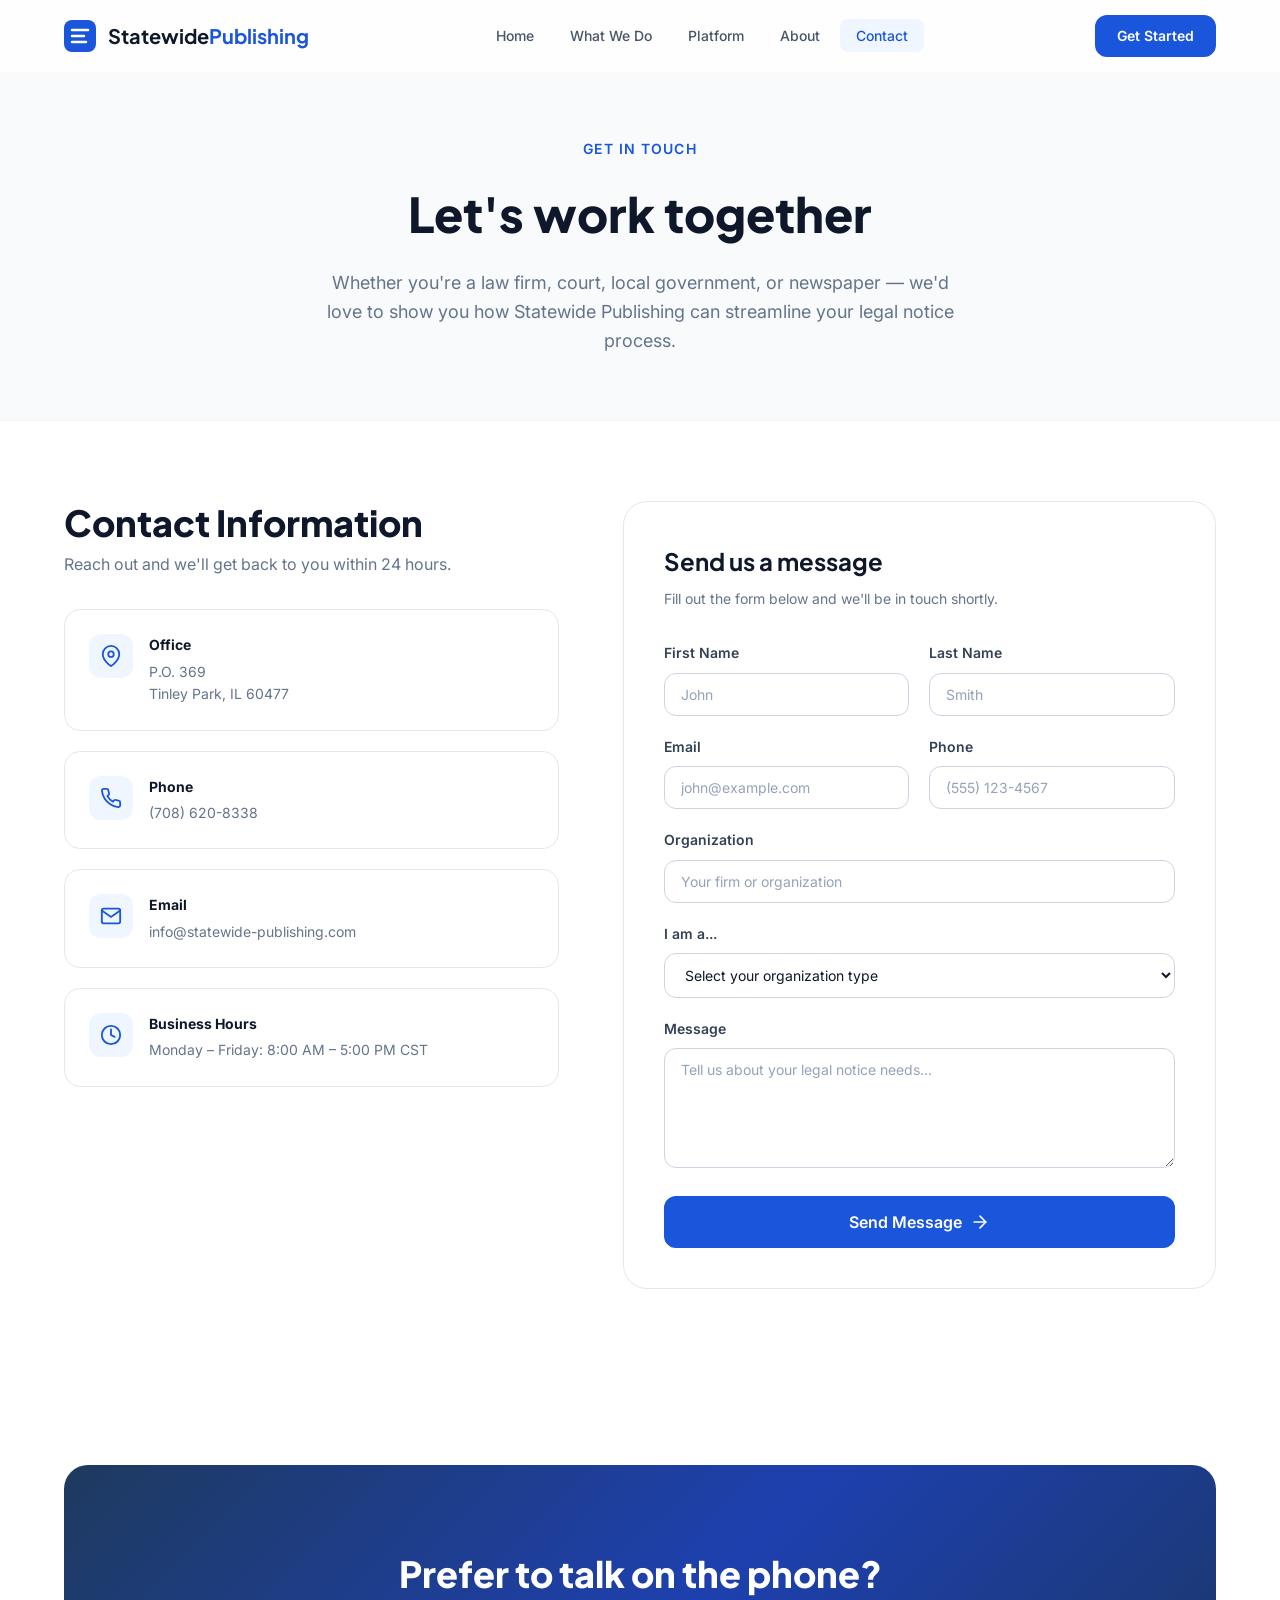
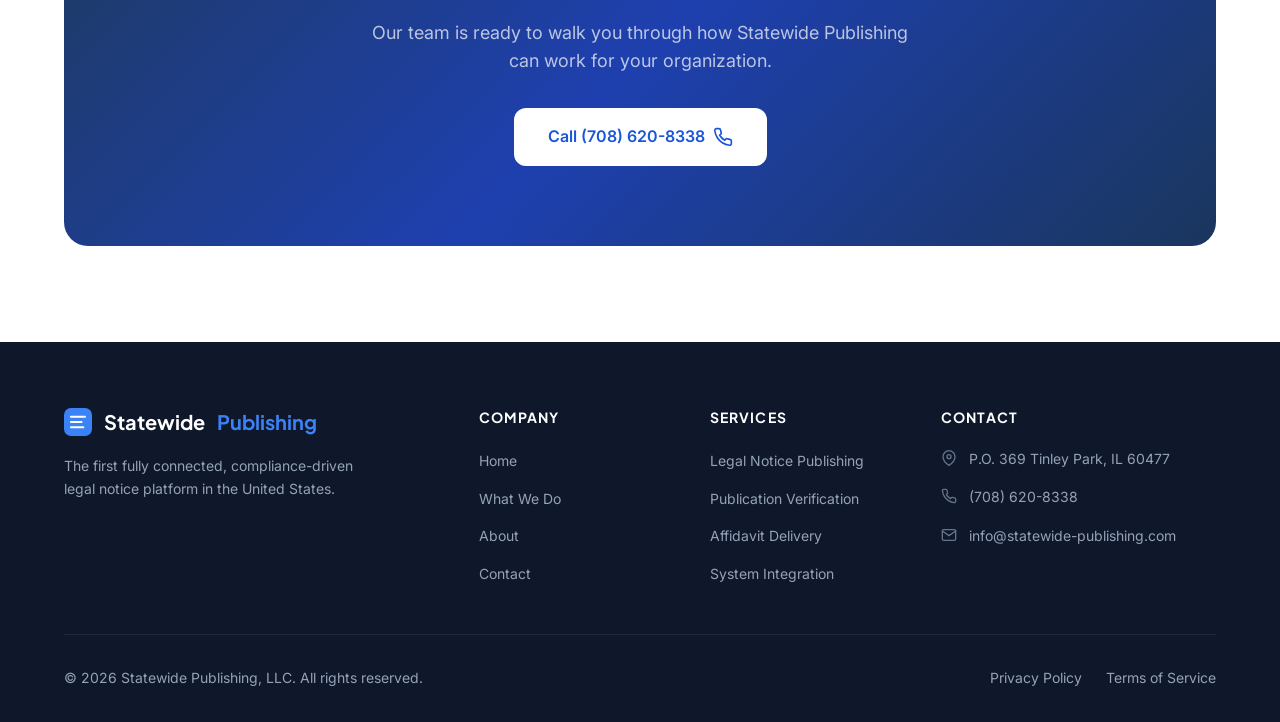
==== contact.html @ 213f4cf2 "Update address to P.O. 369 Tinley Park, IL 60477 https://claude.ai/code/session_01RKLfdY3EwWpL8td6QL" ====
<!DOCTYPE html>
<html lang="en">
<head>
  <meta charset="UTF-8">
  <meta name="viewport" content="width=device-width, initial-scale=1.0">
  <meta name="description" content="Contact Statewide Publishing for legal notice fulfillment. Located in Tinley Park, IL. Call (708) 620-8338 or email info@statewide-publishing.com.">
  <title>Contact Us | Statewide Publishing</title>
  <link rel="preconnect" href="https://fonts.googleapis.com">
  <link rel="preconnect" href="https://fonts.gstatic.com" crossorigin>
  <link href="https://fonts.googleapis.com/css2?family=Inter:wght@300;400;500;600;700;800&family=Plus+Jakarta+Sans:wght@500;600;700;800&display=swap" rel="stylesheet">
  <link rel="stylesheet" href="assets/css/styles.css">
</head>
<body>
  <!-- Navigation -->
  <header class="header" id="header">
    <nav class="nav container">
      <a href="index.html" class="nav__logo">
        <span class="nav__logo-icon">
          <svg width="32" height="32" viewBox="0 0 32 32" fill="none" xmlns="http://www.w3.org/2000/svg">
            <rect width="32" height="32" rx="8" fill="currentColor"/>
            <path d="M8 10h16M8 16h12M8 22h14" stroke="white" stroke-width="2.5" stroke-linecap="round"/>
          </svg>
        </span>
        <span class="nav__logo-text">Statewide<span class="accent">Publishing</span></span>
      </a>
      <div class="nav__menu" id="nav-menu">
        <ul class="nav__list">
          <li class="nav__item"><a href="index.html" class="nav__link">Home</a></li>
          <li class="nav__item"><a href="what-we-do.html" class="nav__link">What We Do</a></li>
          <li class="nav__item"><a href="index.html#features" class="nav__link">Platform</a></li>
          <li class="nav__item"><a href="index.html#about" class="nav__link">About</a></li>
          <li class="nav__item"><a href="contact.html" class="nav__link active">Contact</a></li>
        </ul>
        <button class="nav__close" id="nav-close" aria-label="Close menu">
          <svg width="24" height="24" viewBox="0 0 24 24" fill="none" stroke="currentColor" stroke-width="2" stroke-linecap="round"><line x1="18" y1="6" x2="6" y2="18"/><line x1="6" y1="6" x2="18" y2="18"/></svg>
        </button>
      </div>
      <div class="nav__actions">
        <a href="contact.html" class="btn btn--primary btn--sm">Get Started</a>
        <button class="nav__toggle" id="nav-toggle" aria-label="Open menu">
          <svg width="24" height="24" viewBox="0 0 24 24" fill="none" stroke="currentColor" stroke-width="2" stroke-linecap="round"><line x1="3" y1="6" x2="21" y2="6"/><line x1="3" y1="12" x2="21" y2="12"/><line x1="3" y1="18" x2="21" y2="18"/></svg>
        </button>
      </div>
    </nav>
  </header>

  <main>
    <!-- Page Hero -->
    <section class="page-hero">
      <div class="container">
        <span class="section-tag" data-animate="fade-up">Get In Touch</span>
        <h1 class="page-hero__title" data-animate="fade-up" data-delay="100">Let's work together</h1>
        <p class="page-hero__description" data-animate="fade-up" data-delay="200">Whether you're a law firm, court, local government, or newspaper — we'd love to show you how Statewide Publishing can streamline your legal notice process.</p>
      </div>
    </section>

    <!-- Contact Section -->
    <section class="contact-section">
      <div class="container">
        <div class="contact__grid">
          <!-- Contact Info -->
          <div class="contact__info" data-animate="fade-right">
            <h2 class="section-title" style="text-align: left; margin-bottom: var(--space-2);">Contact Information</h2>
            <p style="color: var(--color-gray-500); margin-bottom: var(--space-8);">Reach out and we'll get back to you within 24 hours.</p>

            <div class="contact__info-cards">
              <div class="contact__info-card">
                <div class="contact__info-card-icon">
                  <svg width="22" height="22" viewBox="0 0 24 24" fill="none" stroke="currentColor" stroke-width="2" stroke-linecap="round"><path d="M21 10c0 7-9 13-9 13s-9-6-9-13a9 9 0 0 1 18 0z"/><circle cx="12" cy="10" r="3"/></svg>
                </div>
                <div>
                  <h4>Office</h4>
                  <p>P.O. 369<br>Tinley Park, IL 60477</p>
                </div>
              </div>

              <div class="contact__info-card">
                <div class="contact__info-card-icon">
                  <svg width="22" height="22" viewBox="0 0 24 24" fill="none" stroke="currentColor" stroke-width="2" stroke-linecap="round"><path d="M22 16.92v3a2 2 0 0 1-2.18 2 19.79 19.79 0 0 1-8.63-3.07 19.5 19.5 0 0 1-6-6 19.79 19.79 0 0 1-3.07-8.67A2 2 0 0 1 4.11 2h3a2 2 0 0 1 2 1.72c.127.96.361 1.903.7 2.81a2 2 0 0 1-.45 2.11L8.09 9.91a16 16 0 0 0 6 6l1.27-1.27a2 2 0 0 1 2.11-.45c.907.339 1.85.573 2.81.7A2 2 0 0 1 22 16.92z"/></svg>
                </div>
                <div>
                  <h4>Phone</h4>
                  <p><a href="tel:7086208338">(708) 620-8338</a></p>
                </div>
              </div>

              <div class="contact__info-card">
                <div class="contact__info-card-icon">
                  <svg width="22" height="22" viewBox="0 0 24 24" fill="none" stroke="currentColor" stroke-width="2" stroke-linecap="round"><path d="M4 4h16c1.1 0 2 .9 2 2v12c0 1.1-.9 2-2 2H4c-1.1 0-2-.9-2-2V6c0-1.1.9-2 2-2z"/><polyline points="22,6 12,13 2,6"/></svg>
                </div>
                <div>
                  <h4>Email</h4>
                  <p><a href="mailto:info@statewide-publishing.com">info@statewide-publishing.com</a></p>
                </div>
              </div>

              <div class="contact__info-card">
                <div class="contact__info-card-icon">
                  <svg width="22" height="22" viewBox="0 0 24 24" fill="none" stroke="currentColor" stroke-width="2" stroke-linecap="round" stroke-linejoin="round"><circle cx="12" cy="12" r="10"/><polyline points="12 6 12 12 16 14"/></svg>
                </div>
                <div>
                  <h4>Business Hours</h4>
                  <p>Monday – Friday: 8:00 AM – 5:00 PM CST</p>
                </div>
              </div>
            </div>
          </div>

          <!-- Contact Form -->
          <div class="contact__form-card" data-animate="fade-left" data-delay="200">
            <h3 class="contact__form-title">Send us a message</h3>
            <p class="contact__form-subtitle">Fill out the form below and we'll be in touch shortly.</p>

            <form id="contact-form" action="#" method="post">
              <div class="form__row">
                <div class="form__group">
                  <label class="form__label" for="firstName">First Name</label>
                  <input class="form__input" type="text" id="firstName" name="firstName" placeholder="John" required>
                </div>
                <div class="form__group">
                  <label class="form__label" for="lastName">Last Name</label>
                  <input class="form__input" type="text" id="lastName" name="lastName" placeholder="Smith" required>
                </div>
              </div>

              <div class="form__row">
                <div class="form__group">
                  <label class="form__label" for="email">Email</label>
                  <input class="form__input" type="email" id="email" name="email" placeholder="john@example.com" required>
                </div>
                <div class="form__group">
                  <label class="form__label" for="phone">Phone</label>
                  <input class="form__input" type="tel" id="phone" name="phone" placeholder="(555) 123-4567">
                </div>
              </div>

              <div class="form__group">
                <label class="form__label" for="organization">Organization</label>
                <input class="form__input" type="text" id="organization" name="organization" placeholder="Your firm or organization">
              </div>

              <div class="form__group">
                <label class="form__label" for="type">I am a...</label>
                <select class="form__select" id="type" name="type">
                  <option value="" disabled selected>Select your organization type</option>
                  <option value="law-firm">Law Firm</option>
                  <option value="court">Court / Judiciary</option>
                  <option value="government">Local Government</option>
                  <option value="newspaper">Newspaper / Publisher</option>
                  <option value="title-company">Title Company</option>
                  <option value="other">Other</option>
                </select>
              </div>

              <div class="form__group">
                <label class="form__label" for="message">Message</label>
                <textarea class="form__textarea" id="message" name="message" placeholder="Tell us about your legal notice needs..." rows="5" required></textarea>
              </div>

              <button type="submit" class="btn btn--primary btn--lg" style="width: 100%;">
                Send Message
                <svg width="20" height="20" viewBox="0 0 24 24" fill="none" stroke="currentColor" stroke-width="2" stroke-linecap="round" stroke-linejoin="round"><line x1="5" y1="12" x2="19" y2="12"/><polyline points="12 5 19 12 12 19"/></svg>
              </button>
            </form>
          </div>
        </div>
      </div>
    </section>

    <!-- CTA Section -->
    <section class="cta">
      <div class="container">
        <div class="cta__card" data-animate="fade-up">
          <div class="cta__bg">
            <div class="cta__gradient"></div>
          </div>
          <div class="cta__content">
            <h2 class="cta__title">Prefer to talk on the phone?</h2>
            <p class="cta__description">Our team is ready to walk you through how Statewide Publishing can work for your organization.</p>
            <div class="cta__actions">
              <a href="tel:7086208338" class="btn btn--white btn--lg">
                Call (708) 620-8338
                <svg width="20" height="20" viewBox="0 0 24 24" fill="none" stroke="currentColor" stroke-width="2" stroke-linecap="round"><path d="M22 16.92v3a2 2 0 0 1-2.18 2 19.79 19.79 0 0 1-8.63-3.07 19.5 19.5 0 0 1-6-6 19.79 19.79 0 0 1-3.07-8.67A2 2 0 0 1 4.11 2h3a2 2 0 0 1 2 1.72c.127.96.361 1.903.7 2.81a2 2 0 0 1-.45 2.11L8.09 9.91a16 16 0 0 0 6 6l1.27-1.27a2 2 0 0 1 2.11-.45c.907.339 1.85.573 2.81.7A2 2 0 0 1 22 16.92z"/></svg>
              </a>
            </div>
          </div>
        </div>
      </div>
    </section>
  </main>

  <!-- Footer -->
  <footer class="footer">
    <div class="container">
      <div class="footer__grid">
        <div class="footer__brand">
          <a href="index.html" class="footer__logo">
            <span class="nav__logo-icon">
              <svg width="28" height="28" viewBox="0 0 32 32" fill="none" xmlns="http://www.w3.org/2000/svg">
                <rect width="32" height="32" rx="8" fill="currentColor"/>
                <path d="M8 10h16M8 16h12M8 22h14" stroke="white" stroke-width="2.5" stroke-linecap="round"/>
              </svg>
            </span>
            Statewide<span class="accent">Publishing</span>
          </a>
          <p class="footer__tagline">The first fully connected, compliance-driven legal notice platform in the United States.</p>
        </div>
        <div class="footer__links">
          <h4 class="footer__heading">Company</h4>
          <ul>
            <li><a href="index.html">Home</a></li>
            <li><a href="what-we-do.html">What We Do</a></li>
            <li><a href="index.html#about">About</a></li>
            <li><a href="contact.html">Contact</a></li>
          </ul>
        </div>
        <div class="footer__links">
          <h4 class="footer__heading">Services</h4>
          <ul>
            <li><a href="what-we-do.html">Legal Notice Publishing</a></li>
            <li><a href="what-we-do.html#verification">Publication Verification</a></li>
            <li><a href="what-we-do.html#affidavits">Affidavit Delivery</a></li>
            <li><a href="what-we-do.html#integration">System Integration</a></li>
          </ul>
        </div>
        <div class="footer__contact">
          <h4 class="footer__heading">Contact</h4>
          <ul>
            <li>
              <svg width="16" height="16" viewBox="0 0 24 24" fill="none" stroke="currentColor" stroke-width="2" stroke-linecap="round"><path d="M21 10c0 7-9 13-9 13s-9-6-9-13a9 9 0 0 1 18 0z"/><circle cx="12" cy="10" r="3"/></svg>
              P.O. 369 Tinley Park, IL 60477
            </li>
            <li>
              <svg width="16" height="16" viewBox="0 0 24 24" fill="none" stroke="currentColor" stroke-width="2" stroke-linecap="round"><path d="M22 16.92v3a2 2 0 0 1-2.18 2 19.79 19.79 0 0 1-8.63-3.07 19.5 19.5 0 0 1-6-6 19.79 19.79 0 0 1-3.07-8.67A2 2 0 0 1 4.11 2h3a2 2 0 0 1 2 1.72c.127.96.361 1.903.7 2.81a2 2 0 0 1-.45 2.11L8.09 9.91a16 16 0 0 0 6 6l1.27-1.27a2 2 0 0 1 2.11-.45c.907.339 1.85.573 2.81.7A2 2 0 0 1 22 16.92z"/></svg>
              <a href="tel:7086208338">(708) 620-8338</a>
            </li>
            <li>
              <svg width="16" height="16" viewBox="0 0 24 24" fill="none" stroke="currentColor" stroke-width="2" stroke-linecap="round"><path d="M4 4h16c1.1 0 2 .9 2 2v12c0 1.1-.9 2-2 2H4c-1.1 0-2-.9-2-2V6c0-1.1.9-2 2-2z"/><polyline points="22,6 12,13 2,6"/></svg>
              <a href="mailto:info@statewide-publishing.com">info@statewide-publishing.com</a>
            </li>
          </ul>
        </div>
      </div>
      <div class="footer__bottom">
        <p>&copy; 2026 Statewide Publishing, LLC. All rights reserved.</p>
        <div class="footer__bottom-links">
          <a href="#">Privacy Policy</a>
          <a href="#">Terms of Service</a>
        </div>
      </div>
    </div>
  </footer>

  <script src="assets/js/main.js"></script>
</body>
</html>
---- assets/css/styles.css ----
/* ============================================================
   STATEWIDE PUBLISHING — Modern Design System
   ============================================================ */

/* --- CSS Custom Properties (Design Tokens) --- */
:root {
  /* Colors */
  --color-primary: #1a56db;
  --color-primary-light: #3b82f6;
  --color-primary-dark: #1e40af;
  --color-primary-50: #eff6ff;
  --color-primary-100: #dbeafe;
  --color-primary-600: #2563eb;
  --color-primary-700: #1d4ed8;
  --color-primary-900: #1e3a5f;

  --color-secondary: #0f172a;
  --color-secondary-light: #1e293b;

  --color-accent: #06b6d4;
  --color-accent-light: #22d3ee;

  --color-success: #10b981;
  --color-warning: #f59e0b;
  --color-danger: #ef4444;

  --color-gray-50: #f8fafc;
  --color-gray-100: #f1f5f9;
  --color-gray-200: #e2e8f0;
  --color-gray-300: #cbd5e1;
  --color-gray-400: #94a3b8;
  --color-gray-500: #64748b;
  --color-gray-600: #475569;
  --color-gray-700: #334155;
  --color-gray-800: #1e293b;
  --color-gray-900: #0f172a;

  --color-white: #ffffff;
  --color-black: #000000;

  /* Typography */
  --font-primary: 'Inter', -apple-system, BlinkMacSystemFont, 'Segoe UI', sans-serif;
  --font-display: 'Plus Jakarta Sans', 'Inter', sans-serif;

  --text-xs: 0.75rem;
  --text-sm: 0.875rem;
  --text-base: 1rem;
  --text-lg: 1.125rem;
  --text-xl: 1.25rem;
  --text-2xl: 1.5rem;
  --text-3xl: 1.875rem;
  --text-4xl: 2.25rem;
  --text-5xl: 3rem;
  --text-6xl: 3.75rem;

  /* Spacing */
  --space-1: 0.25rem;
  --space-2: 0.5rem;
  --space-3: 0.75rem;
  --space-4: 1rem;
  --space-5: 1.25rem;
  --space-6: 1.5rem;
  --space-8: 2rem;
  --space-10: 2.5rem;
  --space-12: 3rem;
  --space-16: 4rem;
  --space-20: 5rem;
  --space-24: 6rem;

  /* Border Radius */
  --radius-sm: 0.375rem;
  --radius-md: 0.5rem;
  --radius-lg: 0.75rem;
  --radius-xl: 1rem;
  --radius-2xl: 1.5rem;
  --radius-full: 9999px;

  /* Shadows */
  --shadow-sm: 0 1px 2px 0 rgba(0, 0, 0, 0.05);
  --shadow-md: 0 4px 6px -1px rgba(0, 0, 0, 0.1), 0 2px 4px -2px rgba(0, 0, 0, 0.1);
  --shadow-lg: 0 10px 15px -3px rgba(0, 0, 0, 0.1), 0 4px 6px -4px rgba(0, 0, 0, 0.1);
  --shadow-xl: 0 20px 25px -5px rgba(0, 0, 0, 0.1), 0 8px 10px -6px rgba(0, 0, 0, 0.1);
  --shadow-2xl: 0 25px 50px -12px rgba(0, 0, 0, 0.25);

  /* Transitions */
  --transition-fast: 150ms cubic-bezier(0.4, 0, 0.2, 1);
  --transition-base: 250ms cubic-bezier(0.4, 0, 0.2, 1);
  --transition-slow: 350ms cubic-bezier(0.4, 0, 0.2, 1);

  /* Layout */
  --container-max: 1200px;
  --header-height: 72px;
}

/* --- Reset & Base --- */
*,
*::before,
*::after {
  margin: 0;
  padding: 0;
  box-sizing: border-box;
}

html {
  scroll-behavior: smooth;
  -webkit-font-smoothing: antialiased;
  -moz-osx-font-smoothing: grayscale;
}

body {
  font-family: var(--font-primary);
  font-size: var(--text-base);
  line-height: 1.6;
  color: var(--color-gray-700);
  background-color: var(--color-white);
  overflow-x: hidden;
}

a {
  text-decoration: none;
  color: inherit;
  transition: color var(--transition-fast);
}

ul {
  list-style: none;
}

img {
  max-width: 100%;
  display: block;
}

button {
  border: none;
  background: none;
  cursor: pointer;
  font-family: inherit;
}

/* --- Container --- */
.container {
  max-width: var(--container-max);
  margin: 0 auto;
  padding: 0 var(--space-6);
}

/* --- Typography Utilities --- */
.gradient-text {
  background: linear-gradient(135deg, var(--color-primary) 0%, var(--color-accent) 100%);
  -webkit-background-clip: text;
  -webkit-text-fill-color: transparent;
  background-clip: text;
}

.accent {
  color: var(--color-primary);
}

.section-tag {
  display: inline-block;
  font-family: var(--font-primary);
  font-size: var(--text-sm);
  font-weight: 600;
  color: var(--color-primary);
  text-transform: uppercase;
  letter-spacing: 0.08em;
  margin-bottom: var(--space-4);
}

.section-title {
  font-family: var(--font-display);
  font-size: var(--text-4xl);
  font-weight: 800;
  color: var(--color-gray-900);
  line-height: 1.2;
  margin-bottom: var(--space-4);
}

.section-description {
  font-size: var(--text-lg);
  color: var(--color-gray-500);
  max-width: 640px;
  margin: 0 auto;
}

.section-header {
  text-align: center;
  margin-bottom: var(--space-16);
}

/* --- Buttons --- */
.btn {
  display: inline-flex;
  align-items: center;
  justify-content: center;
  gap: var(--space-2);
  font-family: var(--font-primary);
  font-weight: 600;
  border-radius: var(--radius-lg);
  transition: all var(--transition-base);
  cursor: pointer;
  white-space: nowrap;
  border: 2px solid transparent;
}

.btn--sm {
  padding: 0.5rem 1.25rem;
  font-size: var(--text-sm);
}

.btn--md {
  padding: 0.625rem 1.5rem;
  font-size: var(--text-sm);
}

.btn--lg {
  padding: 0.875rem 2rem;
  font-size: var(--text-base);
}

.btn--primary {
  background: var(--color-primary);
  color: var(--color-white);
  border-color: var(--color-primary);
}

.btn--primary:hover {
  background: var(--color-primary-dark);
  border-color: var(--color-primary-dark);
  transform: translateY(-1px);
  box-shadow: var(--shadow-lg);
}

.btn--outline {
  background: transparent;
  color: var(--color-gray-700);
  border-color: var(--color-gray-300);
}

.btn--outline:hover {
  border-color: var(--color-primary);
  color: var(--color-primary);
  transform: translateY(-1px);
}

.btn--white {
  background: var(--color-white);
  color: var(--color-primary);
  border-color: var(--color-white);
}

.btn--white:hover {
  background: var(--color-primary-50);
  transform: translateY(-1px);
  box-shadow: var(--shadow-lg);
}

.btn--ghost {
  background: transparent;
  color: var(--color-white);
  border-color: rgba(255, 255, 255, 0.3);
}

.btn--ghost:hover {
  background: rgba(255, 255, 255, 0.1);
  border-color: rgba(255, 255, 255, 0.5);
}

/* ============================================================
   HEADER / NAVIGATION
   ============================================================ */
.header {
  position: fixed;
  top: 0;
  left: 0;
  width: 100%;
  z-index: 1000;
  background: rgba(255, 255, 255, 0.8);
  backdrop-filter: blur(20px);
  -webkit-backdrop-filter: blur(20px);
  border-bottom: 1px solid transparent;
  transition: all var(--transition-base);
  height: var(--header-height);
}

.header--scrolled {
  border-bottom-color: var(--color-gray-200);
  box-shadow: var(--shadow-sm);
}

.nav {
  display: flex;
  align-items: center;
  justify-content: space-between;
  height: var(--header-height);
}

.nav__logo {
  display: flex;
  align-items: center;
  gap: var(--space-3);
  font-family: var(--font-display);
  font-size: var(--text-xl);
  font-weight: 700;
  color: var(--color-gray-900);
  z-index: 10;
}

.nav__logo-icon {
  color: var(--color-primary);
  display: flex;
}

.nav__list {
  display: flex;
  align-items: center;
  gap: var(--space-1);
}

.nav__link {
  padding: 0.5rem 1rem;
  font-size: var(--text-sm);
  font-weight: 500;
  color: var(--color-gray-600);
  border-radius: var(--radius-md);
  transition: all var(--transition-fast);
}

.nav__link:hover,
.nav__link.active {
  color: var(--color-primary);
  background: var(--color-primary-50);
}

.nav__actions {
  display: flex;
  align-items: center;
  gap: var(--space-4);
}

.nav__toggle,
.nav__close {
  display: none;
  color: var(--color-gray-700);
}

/* Mobile Navigation */
@media (max-width: 768px) {
  .nav__menu {
    position: fixed;
    top: 0;
    right: -100%;
    width: 80%;
    max-width: 320px;
    height: 100vh;
    background: var(--color-white);
    box-shadow: var(--shadow-2xl);
    padding: 6rem var(--space-8) var(--space-8);
    transition: right var(--transition-slow);
    z-index: 100;
  }

  .nav__menu.show-menu {
    right: 0;
  }

  .nav__list {
    flex-direction: column;
    align-items: stretch;
    gap: var(--space-1);
  }

  .nav__link {
    padding: var(--space-3) var(--space-4);
    font-size: var(--text-base);
    border-radius: var(--radius-lg);
  }

  .nav__close {
    display: block;
    position: absolute;
    top: var(--space-6);
    right: var(--space-6);
  }

  .nav__toggle {
    display: block;
  }

  .nav__actions .btn {
    display: none;
  }
}

/* ============================================================
   HERO SECTION
   ============================================================ */
.hero {
  position: relative;
  padding: calc(var(--header-height) + var(--space-20)) 0 var(--space-20);
  overflow: hidden;
  min-height: 90vh;
  display: flex;
  align-items: center;
}

.hero__bg {
  position: absolute;
  inset: 0;
  z-index: -1;
}

.hero__gradient {
  position: absolute;
  inset: 0;
  background:
    radial-gradient(ellipse 80% 60% at 50% -20%, rgba(26, 86, 219, 0.08) 0%, transparent 70%),
    radial-gradient(ellipse 60% 50% at 80% 50%, rgba(6, 182, 212, 0.05) 0%, transparent 60%);
}

.hero__grid {
  position: absolute;
  inset: 0;
  background-image:
    linear-gradient(rgba(0, 0, 0, 0.03) 1px, transparent 1px),
    linear-gradient(90deg, rgba(0, 0, 0, 0.03) 1px, transparent 1px);
  background-size: 60px 60px;
  mask-image: radial-gradient(ellipse 70% 70% at 50% 30%, black 0%, transparent 70%);
  -webkit-mask-image: radial-gradient(ellipse 70% 70% at 50% 30%, black 0%, transparent 70%);
}

.hero__container {
  display: grid;
  grid-template-columns: 1fr 1fr;
  gap: var(--space-16);
  align-items: center;
}

.hero__title {
  font-family: var(--font-display);
  font-size: clamp(var(--text-4xl), 5vw, var(--text-6xl));
  font-weight: 800;
  color: var(--color-gray-900);
  line-height: 1.1;
  margin-bottom: var(--space-6);
  letter-spacing: -0.02em;
}

.hero__description {
  font-size: var(--text-lg);
  color: var(--color-gray-500);
  line-height: 1.7;
  margin-bottom: var(--space-8);
  max-width: 520px;
}

.hero__actions {
  display: flex;
  gap: var(--space-4);
  margin-bottom: var(--space-12);
}

.hero__stats {
  display: flex;
  align-items: center;
  gap: var(--space-8);
}

.hero__stat-number {
  display: block;
  font-family: var(--font-display);
  font-size: var(--text-2xl);
  font-weight: 800;
  color: var(--color-gray-900);
}

.hero__stat-label {
  font-size: var(--text-sm);
  color: var(--color-gray-400);
}

.hero__stat-divider {
  width: 1px;
  height: 40px;
  background: var(--color-gray-200);
}

/* Hero Card (Dashboard Mock) */
.hero__visual {
  display: flex;
  justify-content: center;
}

.hero__card {
  width: 100%;
  max-width: 420px;
  background: var(--color-white);
  border: 1px solid var(--color-gray-200);
  border-radius: var(--radius-2xl);
  box-shadow: var(--shadow-2xl);
  overflow: hidden;
}

.hero__card-header {
  display: flex;
  align-items: center;
  gap: var(--space-3);
  padding: var(--space-4) var(--space-5);
  background: var(--color-gray-50);
  border-bottom: 1px solid var(--color-gray-200);
}

.hero__card-dots {
  display: flex;
  gap: 6px;
}

.hero__card-dots span {
  width: 10px;
  height: 10px;
  border-radius: 50%;
  background: var(--color-gray-300);
}

.hero__card-dots span:first-child { background: #ef4444; }
.hero__card-dots span:nth-child(2) { background: #f59e0b; }
.hero__card-dots span:last-child { background: #10b981; }

.hero__card-title {
  font-size: var(--text-sm);
  font-weight: 600;
  color: var(--color-gray-600);
}

.hero__card-body {
  padding: var(--space-5);
  display: flex;
  flex-direction: column;
  gap: var(--space-4);
}

.hero__card-row {
  display: flex;
  align-items: flex-start;
  gap: var(--space-3);
  padding: var(--space-3);
  border-radius: var(--radius-lg);
  transition: background var(--transition-fast);
}

.hero__card-row:hover {
  background: var(--color-gray-50);
}

.hero__card-icon {
  width: 32px;
  height: 32px;
  border-radius: var(--radius-md);
  display: flex;
  align-items: center;
  justify-content: center;
  flex-shrink: 0;
}

.hero__card-icon--success {
  background: rgba(16, 185, 129, 0.1);
  color: var(--color-success);
}

.hero__card-icon--pending {
  background: rgba(245, 158, 11, 0.1);
  color: var(--color-warning);
}

.hero__card-label {
  font-size: var(--text-sm);
  font-weight: 600;
  color: var(--color-gray-800);
}

.hero__card-meta {
  font-size: var(--text-xs);
  color: var(--color-gray-400);
  margin-top: 2px;
}

/* --- Login Portal (Hero Card) --- */
.login-portal {
  border: 1px solid var(--color-gray-200);
  border-radius: var(--radius-lg);
  padding: var(--space-4) var(--space-5);
  background: var(--color-white);
}

.login-portal__header {
  display: flex;
  align-items: center;
  gap: var(--space-2);
  padding-bottom: var(--space-3);
  margin-bottom: var(--space-3);
  border-bottom: 2px solid var(--color-primary-100);
}

.login-portal__icon {
  flex-shrink: 0;
}

.login-portal__title {
  font-size: var(--text-sm);
  font-weight: 600;
  color: var(--color-gray-700);
}

.login-portal__form {
  display: flex;
  flex-direction: column;
  gap: var(--space-1);
}

.login-portal__label {
  font-size: var(--text-xs);
  font-weight: 600;
  color: var(--color-gray-600);
  margin-top: var(--space-2);
}

.login-portal__input {
  width: 100%;
  padding: var(--space-2) var(--space-3);
  border: 1px solid var(--color-gray-300);
  border-radius: var(--radius-md);
  font-size: var(--text-sm);
  font-family: var(--font-primary);
  color: var(--color-gray-800);
  background: var(--color-gray-50);
  transition: border-color var(--transition-fast), box-shadow var(--transition-fast);
  box-sizing: border-box;
}

.login-portal__input:focus {
  outline: none;
  border-color: var(--color-primary);
  box-shadow: 0 0 0 3px rgba(26, 86, 219, 0.1);
  background: var(--color-white);
}

.login-portal__input::placeholder {
  color: var(--color-gray-400);
}

.login-portal__actions {
  display: flex;
  align-items: center;
  justify-content: space-between;
  margin-top: var(--space-3);
  gap: var(--space-3);
}

.login-portal__remember {
  display: flex;
  align-items: center;
  gap: var(--space-1);
  font-size: var(--text-xs);
  color: var(--color-gray-500);
  cursor: pointer;
  white-space: nowrap;
}

.login-portal__remember input[type="checkbox"] {
  accent-color: var(--color-primary);
}

.login-portal__buttons {
  display: flex;
  align-items: center;
  gap: var(--space-2);
}

.login-portal__btn {
  padding: var(--space-2) var(--space-4);
  background: var(--color-primary);
  color: var(--color-white);
  border: none;
  border-radius: var(--radius-md);
  font-size: var(--text-xs);
  font-weight: 600;
  font-family: var(--font-primary);
  cursor: pointer;
  transition: background var(--transition-fast);
  white-space: nowrap;
}

.login-portal__btn:hover {
  background: var(--color-primary-dark);
}

.login-portal__forgot {
  background: none;
  border: none;
  color: var(--color-gray-400);
  font-size: var(--text-xs);
  font-family: var(--font-primary);
  cursor: pointer;
  padding: 0;
  white-space: nowrap;
  transition: color var(--transition-fast);
}

.login-portal__forgot:hover {
  color: var(--color-primary);
}

/* ============================================================
   TRUSTED SECTION
   ============================================================ */
.trusted {
  padding: var(--space-12) 0;
  border-top: 1px solid var(--color-gray-100);
  border-bottom: 1px solid var(--color-gray-100);
  background: var(--color-gray-50);
}

.trusted__label {
  text-align: center;
  font-size: var(--text-sm);
  font-weight: 500;
  color: var(--color-gray-400);
  text-transform: uppercase;
  letter-spacing: 0.08em;
  margin-bottom: var(--space-8);
}

.trusted__logos {
  display: flex;
  align-items: center;
  justify-content: center;
  gap: var(--space-12);
  flex-wrap: wrap;
}

.trusted__item {
  font-family: var(--font-display);
  font-size: var(--text-lg);
  font-weight: 700;
  color: var(--color-gray-300);
  white-space: nowrap;
}

/* ============================================================
   FEATURES SECTION
   ============================================================ */
.features {
  padding: var(--space-24) 0;
}

.features__grid {
  display: grid;
  grid-template-columns: repeat(3, 1fr);
  gap: var(--space-8);
}

.feature-card {
  padding: var(--space-8);
  border-radius: var(--radius-2xl);
  border: 1px solid var(--color-gray-100);
  background: var(--color-white);
  transition: all var(--transition-base);
}

.feature-card:hover {
  border-color: var(--color-primary-100);
  box-shadow: var(--shadow-lg);
  transform: translateY(-4px);
}

.feature-card__icon {
  width: 48px;
  height: 48px;
  border-radius: var(--radius-xl);
  background: var(--color-primary-50);
  color: var(--color-primary);
  display: flex;
  align-items: center;
  justify-content: center;
  margin-bottom: var(--space-5);
}

.feature-card__title {
  font-family: var(--font-display);
  font-size: var(--text-xl);
  font-weight: 700;
  color: var(--color-gray-900);
  margin-bottom: var(--space-3);
}

.feature-card__description {
  font-size: var(--text-sm);
  color: var(--color-gray-500);
  line-height: 1.7;
}

/* ============================================================
   PROCESS / HOW IT WORKS SECTION
   ============================================================ */
.process {
  padding: var(--space-24) 0;
  background: var(--color-gray-50);
}

.process__grid {
  display: flex;
  align-items: flex-start;
  justify-content: center;
  gap: var(--space-4);
}

.process__step {
  flex: 1;
  max-width: 240px;
  text-align: center;
}

.process__number {
  font-family: var(--font-display);
  font-size: var(--text-5xl);
  font-weight: 800;
  color: var(--color-primary-100);
  line-height: 1;
  margin-bottom: var(--space-4);
}

.process__title {
  font-family: var(--font-display);
  font-size: var(--text-xl);
  font-weight: 700;
  color: var(--color-gray-900);
  margin-bottom: var(--space-3);
}

.process__description {
  font-size: var(--text-sm);
  color: var(--color-gray-500);
  line-height: 1.7;
}

.process__connector {
  color: var(--color-gray-300);
  margin-top: var(--space-10);
  flex-shrink: 0;
}

/* ============================================================
   ABOUT SECTION
   ============================================================ */
.about {
  padding: var(--space-24) 0;
}

.about__grid {
  display: grid;
  grid-template-columns: 1fr 1fr;
  gap: var(--space-16);
  align-items: center;
}

.about__content .section-title {
  text-align: left;
}

.about__text {
  font-size: var(--text-base);
  color: var(--color-gray-600);
  line-height: 1.8;
  margin-bottom: var(--space-5);
}

.about__highlights {
  display: flex;
  flex-direction: column;
  gap: var(--space-3);
  margin-top: var(--space-8);
}

.about__highlight {
  display: flex;
  align-items: center;
  gap: var(--space-3);
  font-size: var(--text-sm);
  font-weight: 500;
  color: var(--color-gray-700);
}

.about__highlight svg {
  color: var(--color-success);
  flex-shrink: 0;
}

.about__card {
  background: var(--color-gray-50);
  border: 1px solid var(--color-gray-200);
  border-radius: var(--radius-2xl);
  padding: var(--space-10);
}

.about__card-quote {
  position: relative;
}

.about__card-quote svg {
  color: var(--color-primary);
  margin-bottom: var(--space-4);
}

.about__card-quote p {
  font-size: var(--text-lg);
  font-style: italic;
  color: var(--color-gray-700);
  line-height: 1.8;
  margin-bottom: var(--space-6);
}

.about__card-author {
  display: flex;
  align-items: center;
  gap: var(--space-3);
}

.about__card-avatar {
  width: 44px;
  height: 44px;
  border-radius: var(--radius-full);
  background: var(--color-primary);
  color: var(--color-white);
  display: flex;
  align-items: center;
  justify-content: center;
  font-weight: 700;
  font-size: var(--text-sm);
}

.about__card-author strong {
  display: block;
  font-size: var(--text-sm);
  color: var(--color-gray-900);
}

.about__card-author span {
  font-size: var(--text-xs);
  color: var(--color-gray-400);
}

/* ============================================================
   CTA SECTION
   ============================================================ */
.cta {
  padding: var(--space-24) 0;
}

.cta__card {
  position: relative;
  border-radius: var(--radius-2xl);
  padding: var(--space-20) var(--space-16);
  overflow: hidden;
  text-align: center;
}

.cta__bg {
  position: absolute;
  inset: 0;
  z-index: 0;
}

.cta__gradient {
  position: absolute;
  inset: 0;
  background: linear-gradient(135deg, var(--color-primary-900) 0%, var(--color-primary-dark) 50%, #1a365d 100%);
}

.cta__content {
  position: relative;
  z-index: 1;
}

.cta__title {
  font-family: var(--font-display);
  font-size: clamp(var(--text-2xl), 3vw, var(--text-4xl));
  font-weight: 800;
  color: var(--color-white);
  margin-bottom: var(--space-4);
}

.cta__description {
  font-size: var(--text-lg);
  color: rgba(255, 255, 255, 0.7);
  max-width: 560px;
  margin: 0 auto var(--space-8);
}

.cta__actions {
  display: flex;
  align-items: center;
  justify-content: center;
  gap: var(--space-4);
  flex-wrap: wrap;
}

/* ============================================================
   FOOTER
   ============================================================ */
.footer {
  background: var(--color-gray-900);
  color: var(--color-gray-400);
  padding: var(--space-16) 0 var(--space-8);
}

.footer__grid {
  display: grid;
  grid-template-columns: 2fr 1fr 1fr 1.5fr;
  gap: var(--space-12);
  padding-bottom: var(--space-12);
  border-bottom: 1px solid rgba(255, 255, 255, 0.08);
}

.footer__logo {
  display: flex;
  align-items: center;
  gap: var(--space-3);
  font-family: var(--font-display);
  font-size: var(--text-xl);
  font-weight: 700;
  color: var(--color-white);
  margin-bottom: var(--space-4);
}

.footer__logo .nav__logo-icon {
  color: var(--color-primary-light);
}

.footer__logo .accent {
  color: var(--color-primary-light);
}

.footer__tagline {
  font-size: var(--text-sm);
  line-height: 1.7;
  max-width: 300px;
}

.footer__heading {
  font-family: var(--font-display);
  font-size: var(--text-sm);
  font-weight: 700;
  color: var(--color-white);
  text-transform: uppercase;
  letter-spacing: 0.08em;
  margin-bottom: var(--space-5);
}

.footer__links ul {
  display: flex;
  flex-direction: column;
  gap: var(--space-3);
}

.footer__links a {
  font-size: var(--text-sm);
  color: var(--color-gray-400);
  transition: color var(--transition-fast);
}

.footer__links a:hover {
  color: var(--color-white);
}

.footer__contact ul {
  display: flex;
  flex-direction: column;
  gap: var(--space-4);
}

.footer__contact li {
  display: flex;
  align-items: flex-start;
  gap: var(--space-3);
  font-size: var(--text-sm);
}

.footer__contact svg {
  flex-shrink: 0;
  margin-top: 2px;
  color: var(--color-gray-500);
}

.footer__contact a:hover {
  color: var(--color-white);
}

.footer__bottom {
  display: flex;
  align-items: center;
  justify-content: space-between;
  padding-top: var(--space-8);
  font-size: var(--text-sm);
}

.footer__bottom-links {
  display: flex;
  gap: var(--space-6);
}

.footer__bottom-links a:hover {
  color: var(--color-white);
}

/* ============================================================
   ANIMATIONS
   ============================================================ */
[data-animate] {
  opacity: 0;
  transform: translateY(30px);
  transition: opacity 0.6s cubic-bezier(0.16, 1, 0.3, 1),
              transform 0.6s cubic-bezier(0.16, 1, 0.3, 1);
}

[data-animate="fade-left"] {
  transform: translateX(40px);
}

[data-animate="fade-right"] {
  transform: translateX(-40px);
}

[data-animate].animated {
  opacity: 1;
  transform: translate(0);
}

/* ============================================================
   RESPONSIVE
   ============================================================ */
@media (max-width: 1024px) {
  .hero__container {
    grid-template-columns: 1fr;
    gap: var(--space-12);
  }

  .hero__visual {
    order: -1;
  }

  .hero {
    min-height: auto;
    padding-top: calc(var(--header-height) + var(--space-12));
    padding-bottom: var(--space-16);
  }

  .hero__title {
    font-size: clamp(var(--text-3xl), 5vw, var(--text-5xl));
  }

  .features__grid {
    grid-template-columns: repeat(2, 1fr);
  }

  .about__grid {
    grid-template-columns: 1fr;
    gap: var(--space-10);
  }

  .footer__grid {
    grid-template-columns: 1fr 1fr;
    gap: var(--space-8);
  }

  .footer__brand {
    grid-column: 1 / -1;
  }
}

@media (max-width: 768px) {
  .hero__stats {
    flex-wrap: wrap;
    gap: var(--space-6);
  }

  .hero__stat-divider {
    display: none;
  }

  .hero__actions {
    flex-direction: column;
    align-items: stretch;
  }

  .hero__actions .btn {
    justify-content: center;
  }

  .features__grid {
    grid-template-columns: 1fr;
  }

  .process__grid {
    flex-direction: column;
    align-items: center;
  }

  .process__connector {
    transform: rotate(90deg);
    margin: 0;
  }

  .process__step {
    max-width: 100%;
  }

  .cta__card {
    padding: var(--space-12) var(--space-6);
  }

  .cta__actions {
    flex-direction: column;
    align-items: stretch;
  }

  .footer__grid {
    grid-template-columns: 1fr;
  }

  .footer__bottom {
    flex-direction: column;
    gap: var(--space-4);
    text-align: center;
  }

  .section-title {
    font-size: var(--text-3xl);
  }
}

@media (max-width: 480px) {
  .container {
    padding: 0 var(--space-4);
  }

  .trusted__logos {
    gap: var(--space-8);
  }

  .feature-card {
    padding: var(--space-6);
  }
}

/* ============================================================
   PAGE-SPECIFIC: WHAT WE DO
   ============================================================ */
.page-hero {
  padding: calc(var(--header-height) + var(--space-16)) 0 var(--space-16);
  background: var(--color-gray-50);
  text-align: center;
  border-bottom: 1px solid var(--color-gray-100);
}

.page-hero__title {
  font-family: var(--font-display);
  font-size: clamp(var(--text-3xl), 4vw, var(--text-5xl));
  font-weight: 800;
  color: var(--color-gray-900);
  margin-bottom: var(--space-4);
}

.page-hero__description {
  font-size: var(--text-lg);
  color: var(--color-gray-500);
  max-width: 640px;
  margin: 0 auto;
}

/* Service Detail Blocks */
.service-detail {
  padding: var(--space-20) 0;
  border-bottom: 1px solid var(--color-gray-100);
}

.service-detail:last-of-type {
  border-bottom: none;
}

.service-detail__grid {
  display: grid;
  grid-template-columns: 1fr 1fr;
  gap: var(--space-16);
  align-items: center;
}

.service-detail__grid--reverse {
  direction: rtl;
}

.service-detail__grid--reverse > * {
  direction: ltr;
}

.service-detail__content .section-tag {
  text-align: left;
}

.service-detail__content .section-title {
  text-align: left;
  font-size: var(--text-3xl);
}

.service-detail__text {
  font-size: var(--text-base);
  color: var(--color-gray-600);
  line-height: 1.8;
  margin-bottom: var(--space-6);
}

.service-detail__list {
  display: flex;
  flex-direction: column;
  gap: var(--space-3);
}

.service-detail__list li {
  display: flex;
  align-items: flex-start;
  gap: var(--space-3);
  font-size: var(--text-sm);
  color: var(--color-gray-700);
  line-height: 1.6;
}

.service-detail__list svg {
  color: var(--color-primary);
  flex-shrink: 0;
  margin-top: 3px;
}

.service-detail__visual {
  background: var(--color-gray-50);
  border: 1px solid var(--color-gray-200);
  border-radius: var(--radius-2xl);
  padding: var(--space-10);
  display: flex;
  align-items: center;
  justify-content: center;
  min-height: 320px;
}

.service-detail__icon-large {
  width: 80px;
  height: 80px;
  border-radius: var(--radius-2xl);
  background: var(--color-primary-50);
  color: var(--color-primary);
  display: flex;
  align-items: center;
  justify-content: center;
}

@media (max-width: 768px) {
  .service-detail__grid,
  .service-detail__grid--reverse {
    grid-template-columns: 1fr;
    direction: ltr;
  }

  .service-detail__visual {
    min-height: 200px;
  }
}

/* ============================================================
   PAGE-SPECIFIC: CONTACT
   ============================================================ */
.contact-section {
  padding: var(--space-20) 0;
}

.contact__grid {
  display: grid;
  grid-template-columns: 1fr 1.2fr;
  gap: var(--space-16);
}

.contact__info-cards {
  display: flex;
  flex-direction: column;
  gap: var(--space-5);
}

.contact__info-card {
  display: flex;
  gap: var(--space-4);
  padding: var(--space-6);
  border-radius: var(--radius-xl);
  border: 1px solid var(--color-gray-200);
  transition: all var(--transition-base);
}

.contact__info-card:hover {
  border-color: var(--color-primary-100);
  box-shadow: var(--shadow-md);
}

.contact__info-card-icon {
  width: 44px;
  height: 44px;
  border-radius: var(--radius-lg);
  background: var(--color-primary-50);
  color: var(--color-primary);
  display: flex;
  align-items: center;
  justify-content: center;
  flex-shrink: 0;
}

.contact__info-card h4 {
  font-size: var(--text-sm);
  font-weight: 700;
  color: var(--color-gray-900);
  margin-bottom: var(--space-1);
}

.contact__info-card p,
.contact__info-card a {
  font-size: var(--text-sm);
  color: var(--color-gray-500);
}

.contact__info-card a:hover {
  color: var(--color-primary);
}

/* Contact Form */
.contact__form-card {
  background: var(--color-white);
  border: 1px solid var(--color-gray-200);
  border-radius: var(--radius-2xl);
  padding: var(--space-10);
}

.contact__form-title {
  font-family: var(--font-display);
  font-size: var(--text-2xl);
  font-weight: 700;
  color: var(--color-gray-900);
  margin-bottom: var(--space-2);
}

.contact__form-subtitle {
  font-size: var(--text-sm);
  color: var(--color-gray-500);
  margin-bottom: var(--space-8);
}

.form__group {
  margin-bottom: var(--space-5);
}

.form__label {
  display: block;
  font-size: var(--text-sm);
  font-weight: 600;
  color: var(--color-gray-700);
  margin-bottom: var(--space-2);
}

.form__input,
.form__select,
.form__textarea {
  width: 100%;
  padding: 0.75rem 1rem;
  font-family: var(--font-primary);
  font-size: var(--text-sm);
  color: var(--color-gray-900);
  background: var(--color-white);
  border: 1px solid var(--color-gray-300);
  border-radius: var(--radius-lg);
  transition: all var(--transition-fast);
  outline: none;
}

.form__input:focus,
.form__select:focus,
.form__textarea:focus {
  border-color: var(--color-primary);
  box-shadow: 0 0 0 3px rgba(26, 86, 219, 0.1);
}

.form__input::placeholder,
.form__textarea::placeholder {
  color: var(--color-gray-400);
}

.form__textarea {
  resize: vertical;
  min-height: 120px;
}

.form__row {
  display: grid;
  grid-template-columns: 1fr 1fr;
  gap: var(--space-5);
}

@media (max-width: 768px) {
  .contact__grid {
    grid-template-columns: 1fr;
  }

  .form__row {
    grid-template-columns: 1fr;
  }

  .contact__form-card {
    padding: var(--space-6);
  }
}
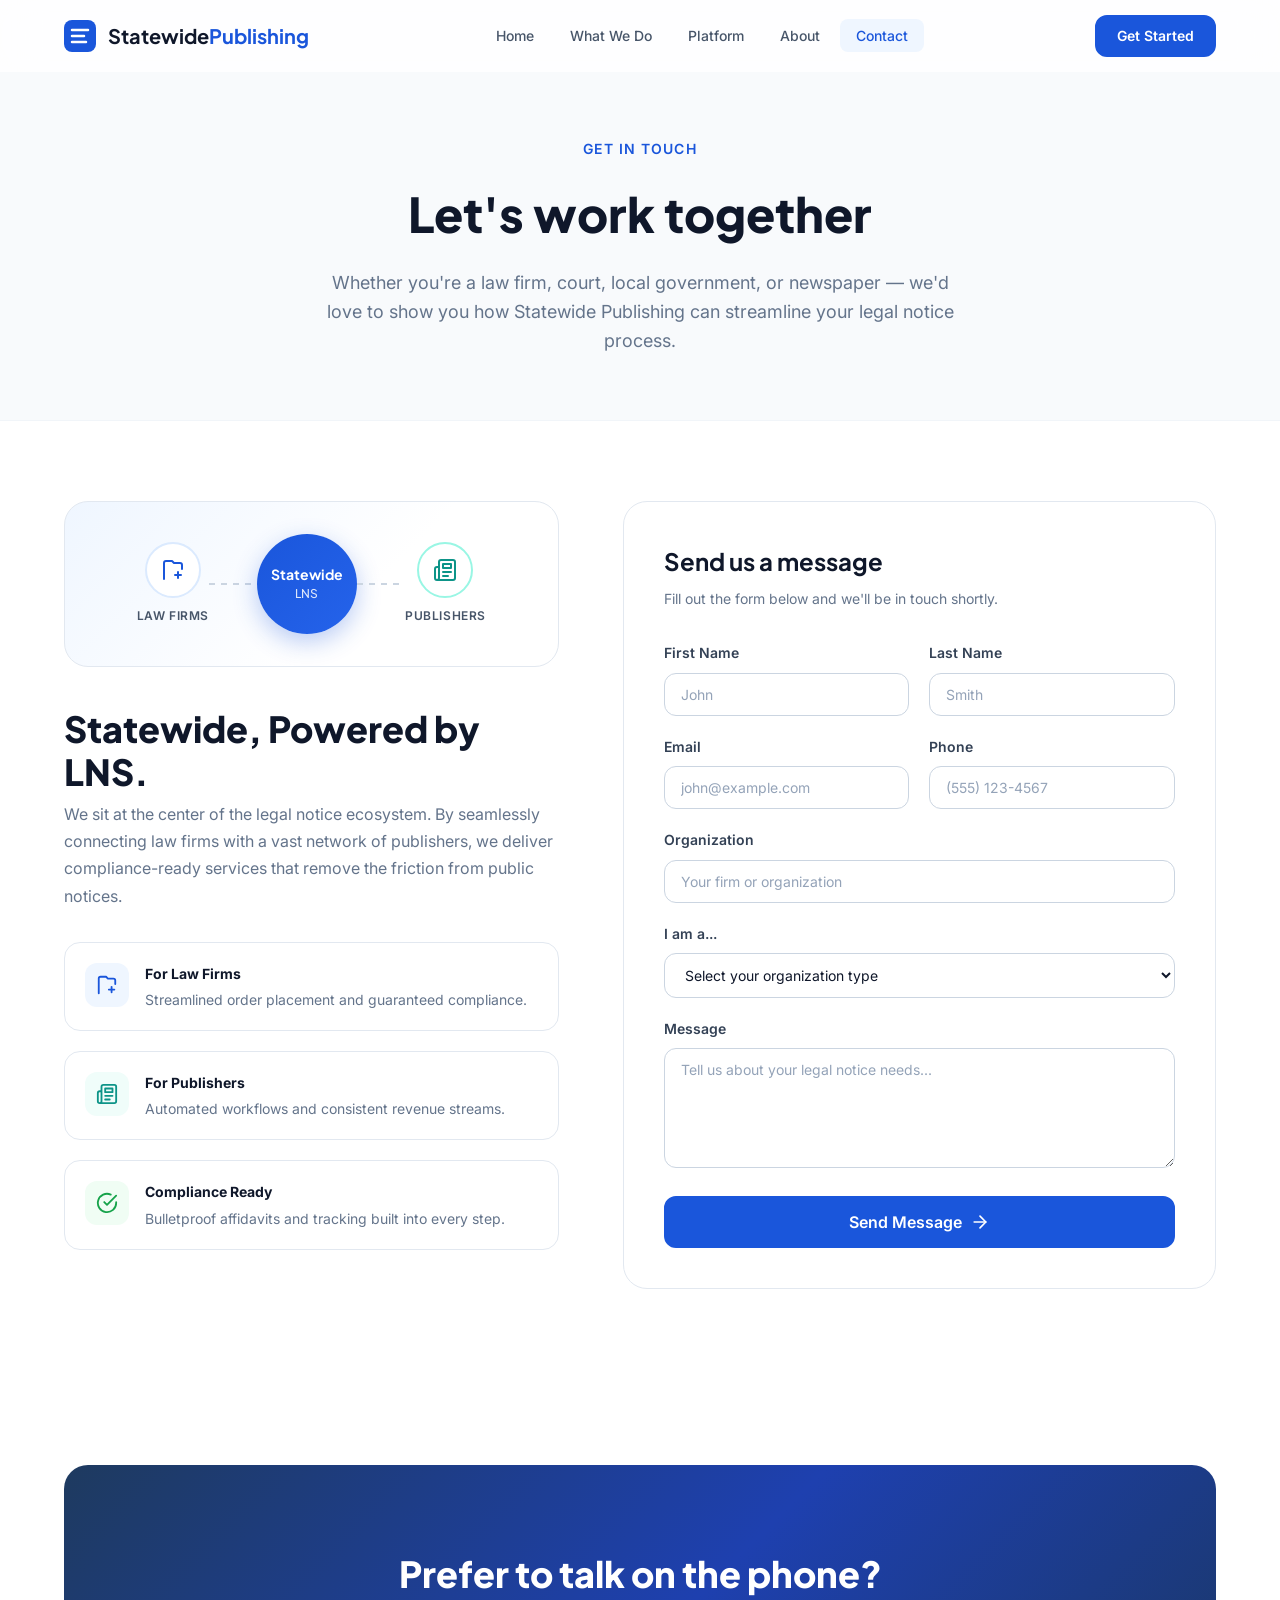
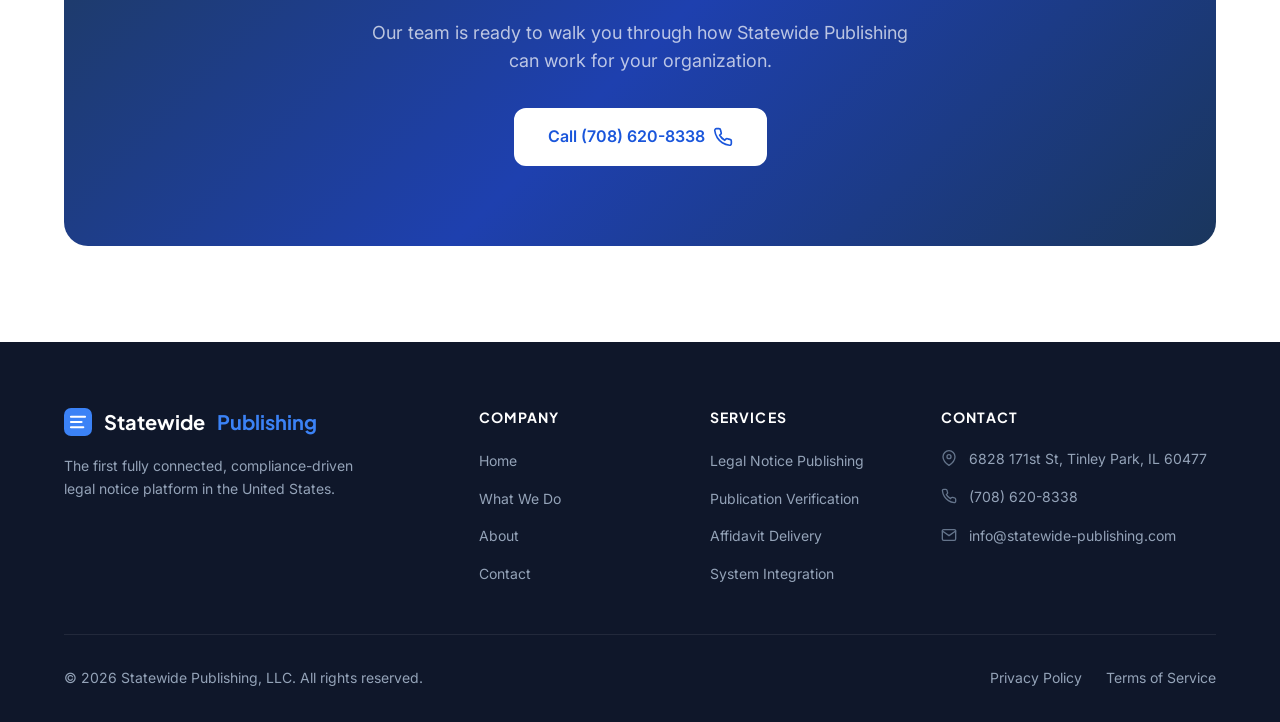
==== commit d1ab6d9c: "Redesign contact page left side with LNS partnership overview Replace stacked contact info cards wit" ====
--- a/contact.html
+++ b/contact.html
@@ -58,49 +58,60 @@
     <section class="contact-section">
       <div class="container">
         <div class="contact__grid">
-          <!-- Contact Info -->
+          <!-- Partnership Overview -->
           <div class="contact__info" data-animate="fade-right">
-            <h2 class="section-title" style="text-align: left; margin-bottom: var(--space-2);">Contact Information</h2>
-            <p style="color: var(--color-gray-500); margin-bottom: var(--space-8);">Reach out and we'll get back to you within 24 hours.</p>
-
-            <div class="contact__info-cards">
-              <div class="contact__info-card">
-                <div class="contact__info-card-icon">
-                  <svg width="22" height="22" viewBox="0 0 24 24" fill="none" stroke="currentColor" stroke-width="2" stroke-linecap="round"><path d="M21 10c0 7-9 13-9 13s-9-6-9-13a9 9 0 0 1 18 0z"/><circle cx="12" cy="10" r="3"/></svg>
+            <!-- Hub-and-Spoke Infographic -->
+            <div class="partnership__visual">
+              <div class="partnership__spoke partnership__spoke--left">
+                <div class="partnership__spoke-icon">
+                  <svg width="24" height="24" viewBox="0 0 24 24" fill="none" stroke="currentColor" stroke-width="2" stroke-linecap="round" stroke-linejoin="round"><path d="M3 21V5a2 2 0 0 1 2-2h6l2 2h6a2 2 0 0 1 2 2v4"/><path d="M14 17h6"/><path d="M17 14v6"/></svg>
+                </div>
+                <span class="partnership__spoke-label">Law Firms</span>
+              </div>
+              <div class="partnership__connector partnership__connector--left"></div>
+              <div class="partnership__hub">
+                <span class="partnership__hub-text">Statewide<br><small>LNS</small></span>
+              </div>
+              <div class="partnership__connector partnership__connector--right"></div>
+              <div class="partnership__spoke partnership__spoke--right">
+                <div class="partnership__spoke-icon">
+                  <svg width="24" height="24" viewBox="0 0 24 24" fill="none" stroke="currentColor" stroke-width="2" stroke-linecap="round" stroke-linejoin="round"><path d="M4 22h16a2 2 0 0 0 2-2V4a2 2 0 0 0-2-2H8a2 2 0 0 0-2 2v16a2 2 0 0 1-2 2Zm0 0a2 2 0 0 1-2-2v-9c0-1.1.9-2 2-2h2"/><path d="M18 14h-8"/><path d="M15 18h-5"/><path d="M10 6h8v4h-8V6z"/></svg>
+                </div>
+                <span class="partnership__spoke-label">Publishers</span>
+              </div>
+            </div>
+
+            <h2 class="section-title" style="text-align: left; margin-bottom: var(--space-2);">Statewide, Powered by LNS.</h2>
+            <p style="color: var(--color-gray-500); margin-bottom: var(--space-8); line-height: 1.7;">We sit at the center of the legal notice ecosystem. By seamlessly connecting law firms with a vast network of publishers, we deliver compliance-ready services that remove the friction from public notices.</p>
+
+            <div class="partnership__features">
+              <div class="partnership__feature">
+                <div class="partnership__feature-icon">
+                  <svg width="22" height="22" viewBox="0 0 24 24" fill="none" stroke="currentColor" stroke-width="2" stroke-linecap="round" stroke-linejoin="round"><path d="M3 21V5a2 2 0 0 1 2-2h6l2 2h6a2 2 0 0 1 2 2v4"/><path d="M14 17h6"/><path d="M17 14v6"/></svg>
                 </div>
                 <div>
-                  <h4>Office</h4>
-                  <p>P.O. 369<br>Tinley Park, IL 60477</p>
-                </div>
-              </div>
-
-              <div class="contact__info-card">
-                <div class="contact__info-card-icon">
-                  <svg width="22" height="22" viewBox="0 0 24 24" fill="none" stroke="currentColor" stroke-width="2" stroke-linecap="round"><path d="M22 16.92v3a2 2 0 0 1-2.18 2 19.79 19.79 0 0 1-8.63-3.07 19.5 19.5 0 0 1-6-6 19.79 19.79 0 0 1-3.07-8.67A2 2 0 0 1 4.11 2h3a2 2 0 0 1 2 1.72c.127.96.361 1.903.7 2.81a2 2 0 0 1-.45 2.11L8.09 9.91a16 16 0 0 0 6 6l1.27-1.27a2 2 0 0 1 2.11-.45c.907.339 1.85.573 2.81.7A2 2 0 0 1 22 16.92z"/></svg>
+                  <h4>For Law Firms</h4>
+                  <p>Streamlined order placement and guaranteed compliance.</p>
+                </div>
+              </div>
+
+              <div class="partnership__feature">
+                <div class="partnership__feature-icon partnership__feature-icon--teal">
+                  <svg width="22" height="22" viewBox="0 0 24 24" fill="none" stroke="currentColor" stroke-width="2" stroke-linecap="round" stroke-linejoin="round"><path d="M4 22h16a2 2 0 0 0 2-2V4a2 2 0 0 0-2-2H8a2 2 0 0 0-2 2v16a2 2 0 0 1-2 2Zm0 0a2 2 0 0 1-2-2v-9c0-1.1.9-2 2-2h2"/><path d="M18 14h-8"/><path d="M15 18h-5"/><path d="M10 6h8v4h-8V6z"/></svg>
                 </div>
                 <div>
-                  <h4>Phone</h4>
-                  <p><a href="tel:7086208338">(708) 620-8338</a></p>
-                </div>
-              </div>
-
-              <div class="contact__info-card">
-                <div class="contact__info-card-icon">
-                  <svg width="22" height="22" viewBox="0 0 24 24" fill="none" stroke="currentColor" stroke-width="2" stroke-linecap="round"><path d="M4 4h16c1.1 0 2 .9 2 2v12c0 1.1-.9 2-2 2H4c-1.1 0-2-.9-2-2V6c0-1.1.9-2 2-2z"/><polyline points="22,6 12,13 2,6"/></svg>
+                  <h4>For Publishers</h4>
+                  <p>Automated workflows and consistent revenue streams.</p>
+                </div>
+              </div>
+
+              <div class="partnership__feature">
+                <div class="partnership__feature-icon partnership__feature-icon--green">
+                  <svg width="22" height="22" viewBox="0 0 24 24" fill="none" stroke="currentColor" stroke-width="2" stroke-linecap="round" stroke-linejoin="round"><path d="M22 11.08V12a10 10 0 1 1-5.93-9.14"/><polyline points="22 4 12 14.01 9 11.01"/></svg>
                 </div>
                 <div>
-                  <h4>Email</h4>
-                  <p><a href="mailto:info@statewide-publishing.com">info@statewide-publishing.com</a></p>
-                </div>
-              </div>
-
-              <div class="contact__info-card">
-                <div class="contact__info-card-icon">
-                  <svg width="22" height="22" viewBox="0 0 24 24" fill="none" stroke="currentColor" stroke-width="2" stroke-linecap="round" stroke-linejoin="round"><circle cx="12" cy="12" r="10"/><polyline points="12 6 12 12 16 14"/></svg>
-                </div>
-                <div>
-                  <h4>Business Hours</h4>
-                  <p>Monday – Friday: 8:00 AM – 5:00 PM CST</p>
+                  <h4>Compliance Ready</h4>
+                  <p>Bulletproof affidavits and tracking built into every step.</p>
                 </div>
               </div>
             </div>
@@ -228,7 +239,7 @@
           <ul>
             <li>
               <svg width="16" height="16" viewBox="0 0 24 24" fill="none" stroke="currentColor" stroke-width="2" stroke-linecap="round"><path d="M21 10c0 7-9 13-9 13s-9-6-9-13a9 9 0 0 1 18 0z"/><circle cx="12" cy="10" r="3"/></svg>
-              P.O. 369 Tinley Park, IL 60477
+              6828 171st St, Tinley Park, IL 60477
             </li>
             <li>
               <svg width="16" height="16" viewBox="0 0 24 24" fill="none" stroke="currentColor" stroke-width="2" stroke-linecap="round"><path d="M22 16.92v3a2 2 0 0 1-2.18 2 19.79 19.79 0 0 1-8.63-3.07 19.5 19.5 0 0 1-6-6 19.79 19.79 0 0 1-3.07-8.67A2 2 0 0 1 4.11 2h3a2 2 0 0 1 2 1.72c.127.96.361 1.903.7 2.81a2 2 0 0 1-.45 2.11L8.09 9.91a16 16 0 0 0 6 6l1.27-1.27a2 2 0 0 1 2.11-.45c.907.339 1.85.573 2.81.7A2 2 0 0 1 22 16.92z"/></svg>
--- a/assets/css/styles.css
+++ b/assets/css/styles.css
@@ -1387,27 +1387,119 @@
   gap: var(--space-16);
 }
 
-.contact__info-cards {
+/* Partnership Visual - Hub & Spoke Infographic */
+.partnership__visual {
+  display: flex;
+  align-items: center;
+  justify-content: center;
+  gap: 0;
+  margin-bottom: var(--space-10);
+  padding: var(--space-8) var(--space-4);
+  background: linear-gradient(135deg, var(--color-primary-50) 0%, rgba(255,255,255,0) 60%);
+  border-radius: var(--radius-2xl);
+  border: 1px solid var(--color-gray-200);
+}
+
+.partnership__spoke {
+  display: flex;
+  flex-direction: column;
+  align-items: center;
+  gap: var(--space-2);
+}
+
+.partnership__spoke-icon {
+  width: 56px;
+  height: 56px;
+  border-radius: 50%;
+  background: var(--color-white);
+  border: 2px solid var(--color-gray-200);
+  color: var(--color-gray-600);
+  display: flex;
+  align-items: center;
+  justify-content: center;
+  transition: all var(--transition-base);
+}
+
+.partnership__spoke--left .partnership__spoke-icon {
+  border-color: var(--color-primary-100);
+  color: var(--color-primary);
+}
+
+.partnership__spoke--right .partnership__spoke-icon {
+  border-color: #99f6e4;
+  color: #0d9488;
+}
+
+.partnership__spoke-label {
+  font-size: var(--text-xs);
+  font-weight: 600;
+  color: var(--color-gray-600);
+  text-transform: uppercase;
+  letter-spacing: 0.05em;
+}
+
+.partnership__connector {
+  width: 48px;
+  height: 2px;
+  background: repeating-linear-gradient(
+    90deg,
+    var(--color-gray-300) 0px,
+    var(--color-gray-300) 6px,
+    transparent 6px,
+    transparent 12px
+  );
+  flex-shrink: 0;
+}
+
+.partnership__hub {
+  width: 100px;
+  height: 100px;
+  border-radius: 50%;
+  background: linear-gradient(135deg, var(--color-primary), #2563eb);
+  color: var(--color-white);
+  display: flex;
+  align-items: center;
+  justify-content: center;
+  text-align: center;
+  flex-shrink: 0;
+  box-shadow: 0 8px 24px rgba(26, 86, 219, 0.3);
+}
+
+.partnership__hub-text {
+  font-family: var(--font-display);
+  font-size: var(--text-sm);
+  font-weight: 700;
+  line-height: 1.3;
+}
+
+.partnership__hub-text small {
+  font-size: var(--text-xs);
+  font-weight: 500;
+  opacity: 0.85;
+}
+
+/* Partnership Feature Bullets */
+.partnership__features {
   display: flex;
   flex-direction: column;
   gap: var(--space-5);
 }
 
-.contact__info-card {
+.partnership__feature {
   display: flex;
   gap: var(--space-4);
-  padding: var(--space-6);
+  padding: var(--space-5);
   border-radius: var(--radius-xl);
   border: 1px solid var(--color-gray-200);
   transition: all var(--transition-base);
 }
 
-.contact__info-card:hover {
+.partnership__feature:hover {
   border-color: var(--color-primary-100);
   box-shadow: var(--shadow-md);
 }
 
-.contact__info-card-icon {
+.partnership__feature-icon {
   width: 44px;
   height: 44px;
   border-radius: var(--radius-lg);
@@ -1419,21 +1511,27 @@
   flex-shrink: 0;
 }
 
-.contact__info-card h4 {
+.partnership__feature-icon--teal {
+  background: #f0fdfa;
+  color: #0d9488;
+}
+
+.partnership__feature-icon--green {
+  background: #f0fdf4;
+  color: #16a34a;
+}
+
+.partnership__feature h4 {
   font-size: var(--text-sm);
   font-weight: 700;
   color: var(--color-gray-900);
   margin-bottom: var(--space-1);
 }
 
-.contact__info-card p,
-.contact__info-card a {
+.partnership__feature p {
   font-size: var(--text-sm);
   color: var(--color-gray-500);
-}
-
-.contact__info-card a:hover {
-  color: var(--color-primary);
+  line-height: 1.5;
 }
 
 /* Contact Form */
@@ -1513,6 +1611,24 @@
     grid-template-columns: 1fr;
   }
 
+  .partnership__visual {
+    padding: var(--space-6) var(--space-2);
+  }
+
+  .partnership__connector {
+    width: 32px;
+  }
+
+  .partnership__hub {
+    width: 80px;
+    height: 80px;
+  }
+
+  .partnership__spoke-icon {
+    width: 48px;
+    height: 48px;
+  }
+
   .form__row {
     grid-template-columns: 1fr;
   }
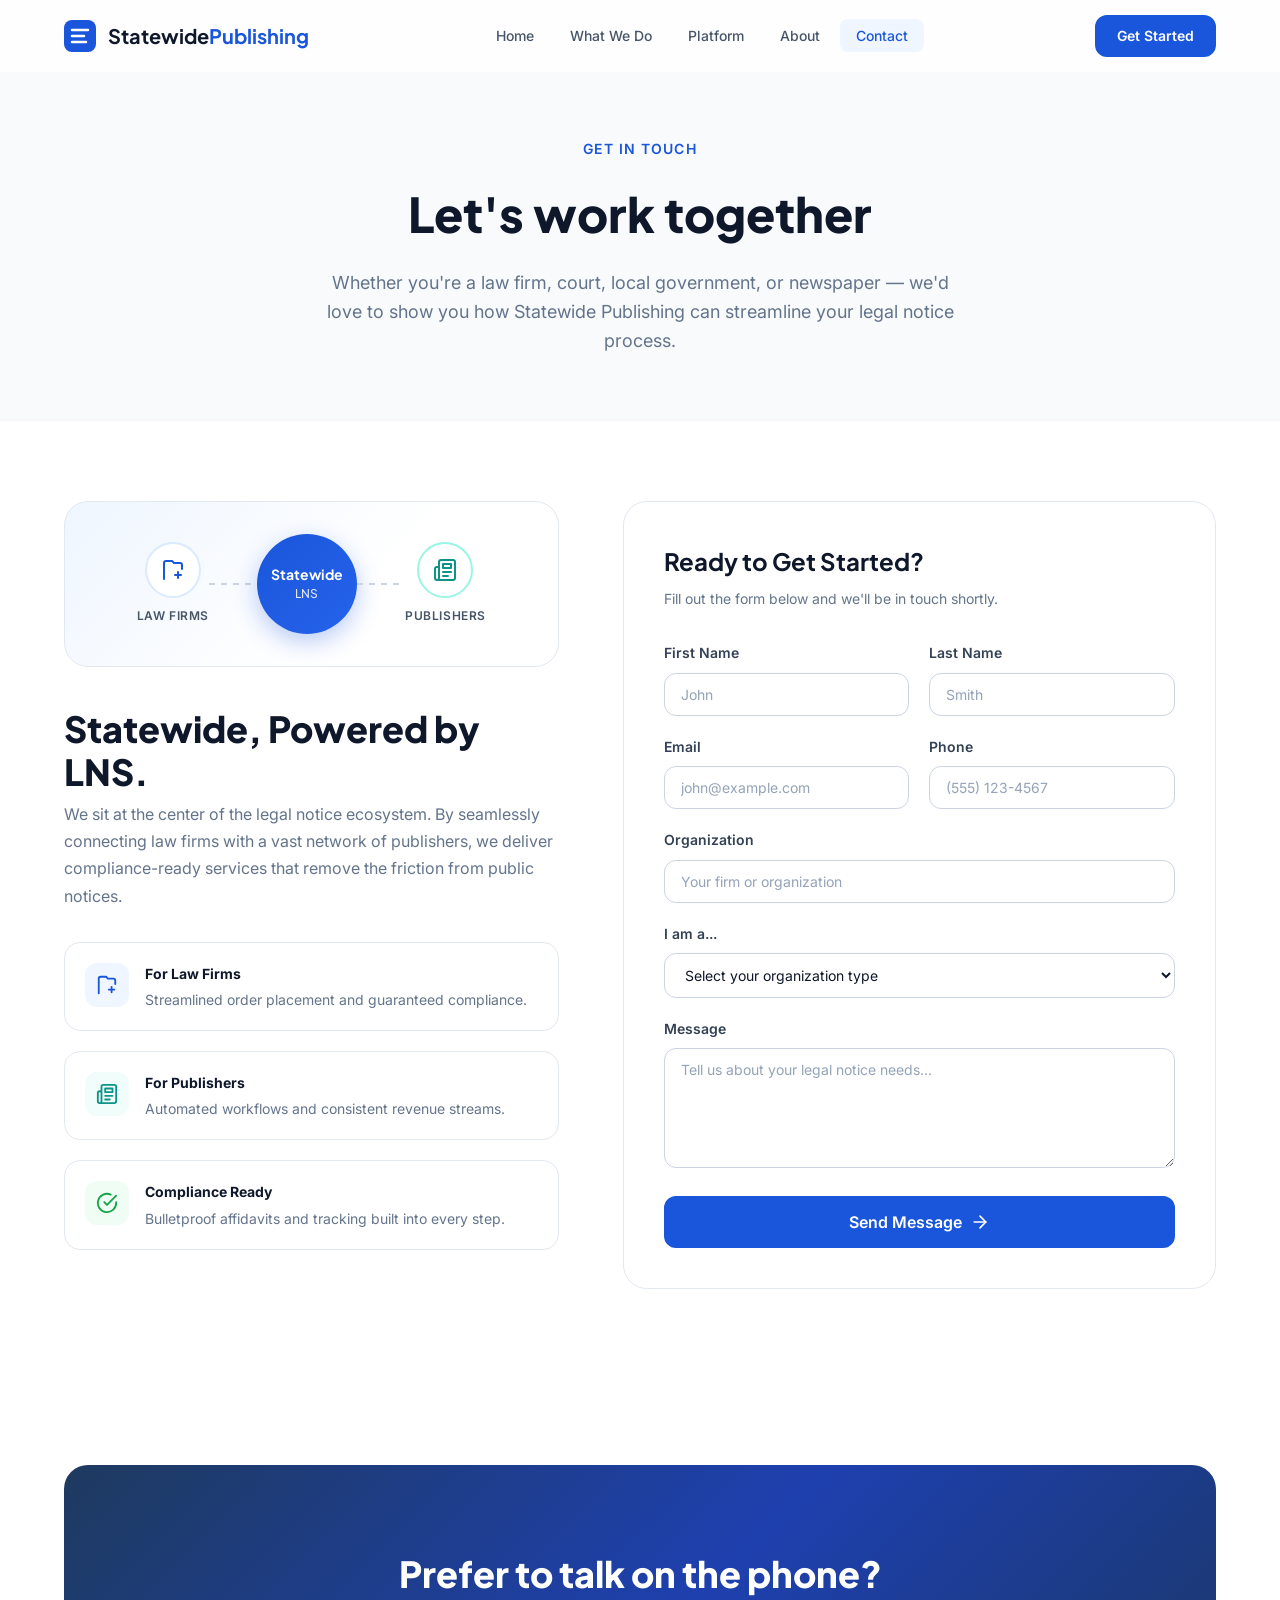
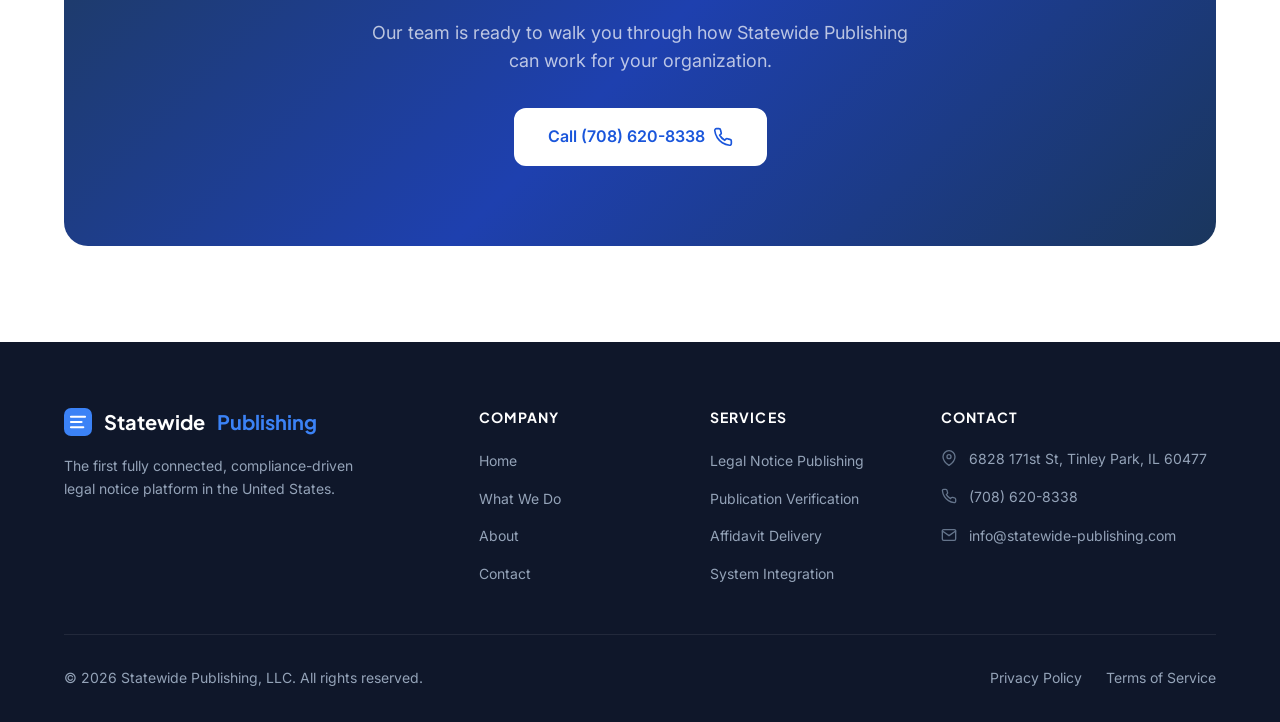
==== commit e528d8db: "Update contact form heading to "Ready to Get Started?" https://claude.ai/code/session_01AkvrLXcu975v" ====
--- a/contact.html
+++ b/contact.html
@@ -119,7 +119,7 @@
 
           <!-- Contact Form -->
           <div class="contact__form-card" data-animate="fade-left" data-delay="200">
-            <h3 class="contact__form-title">Send us a message</h3>
+            <h3 class="contact__form-title">Ready to Get Started?</h3>
             <p class="contact__form-subtitle">Fill out the form below and we'll be in touch shortly.</p>
 
             <form id="contact-form" action="#" method="post">
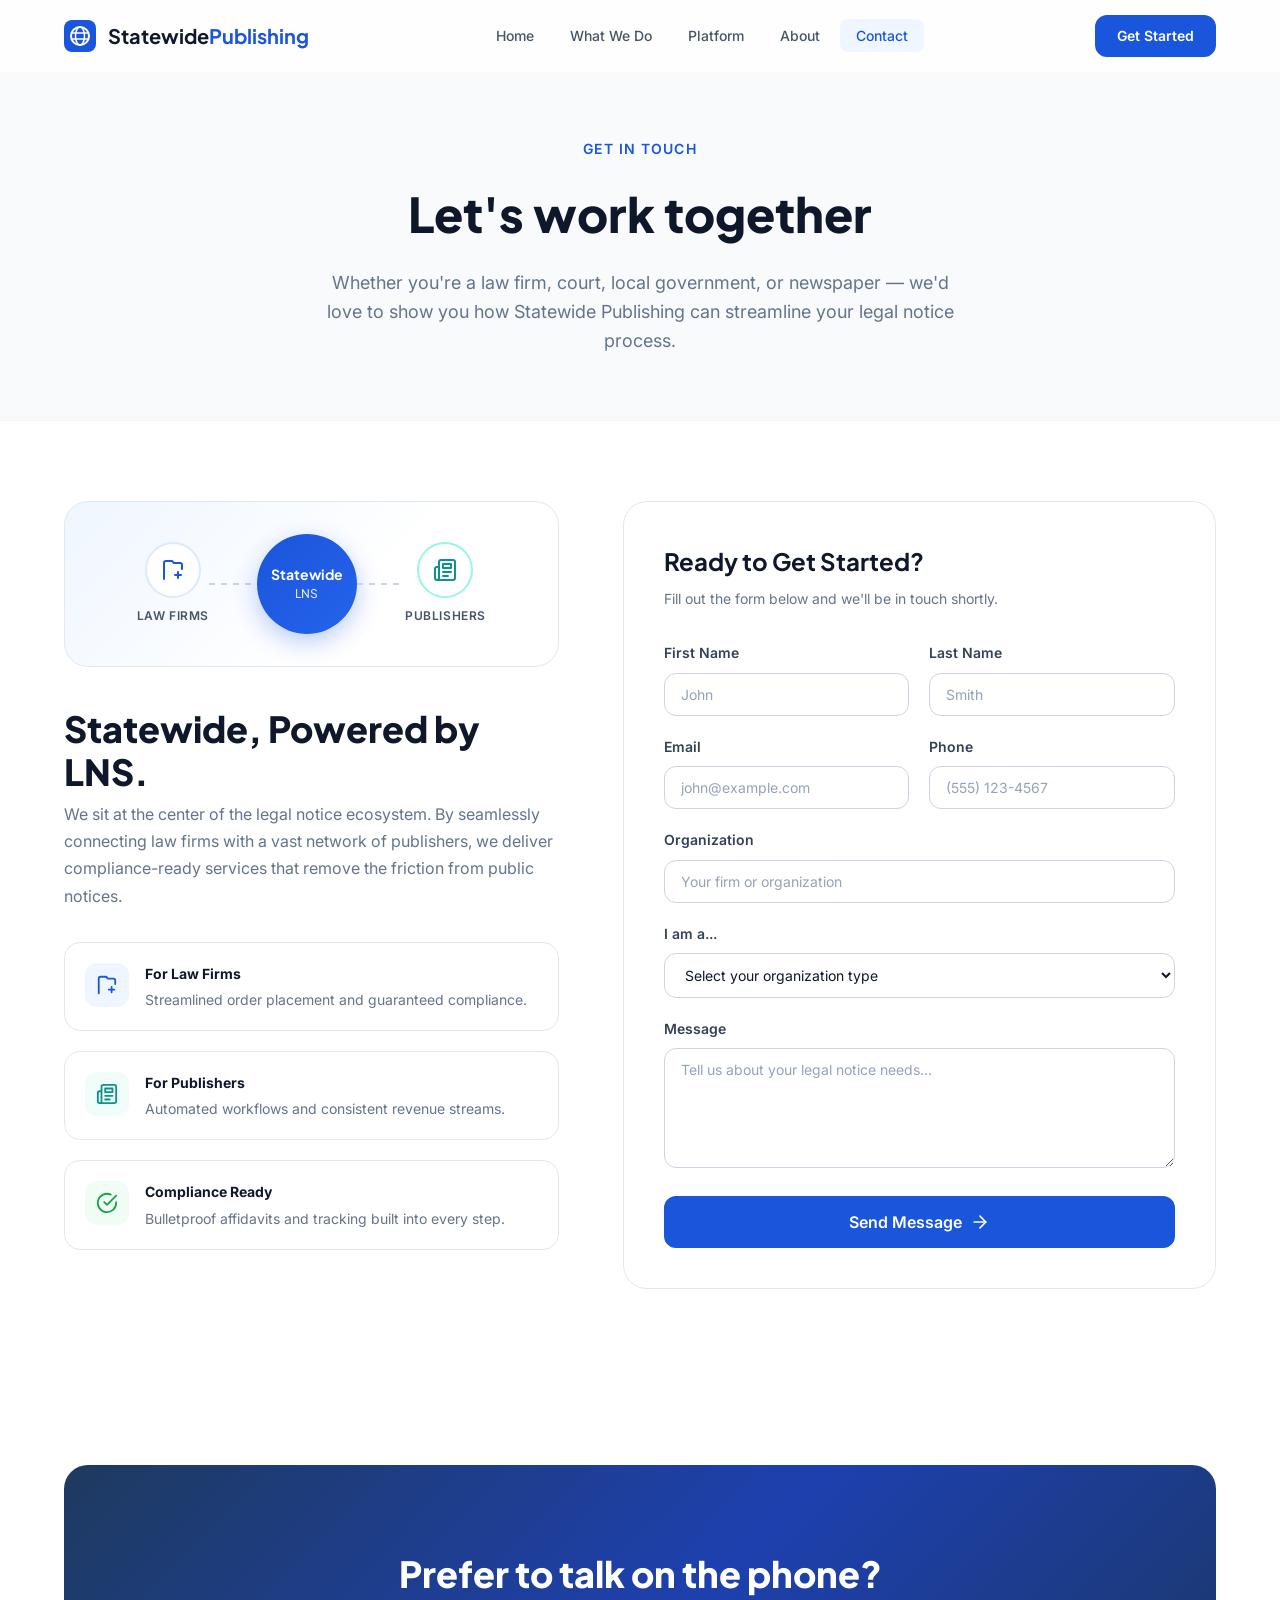
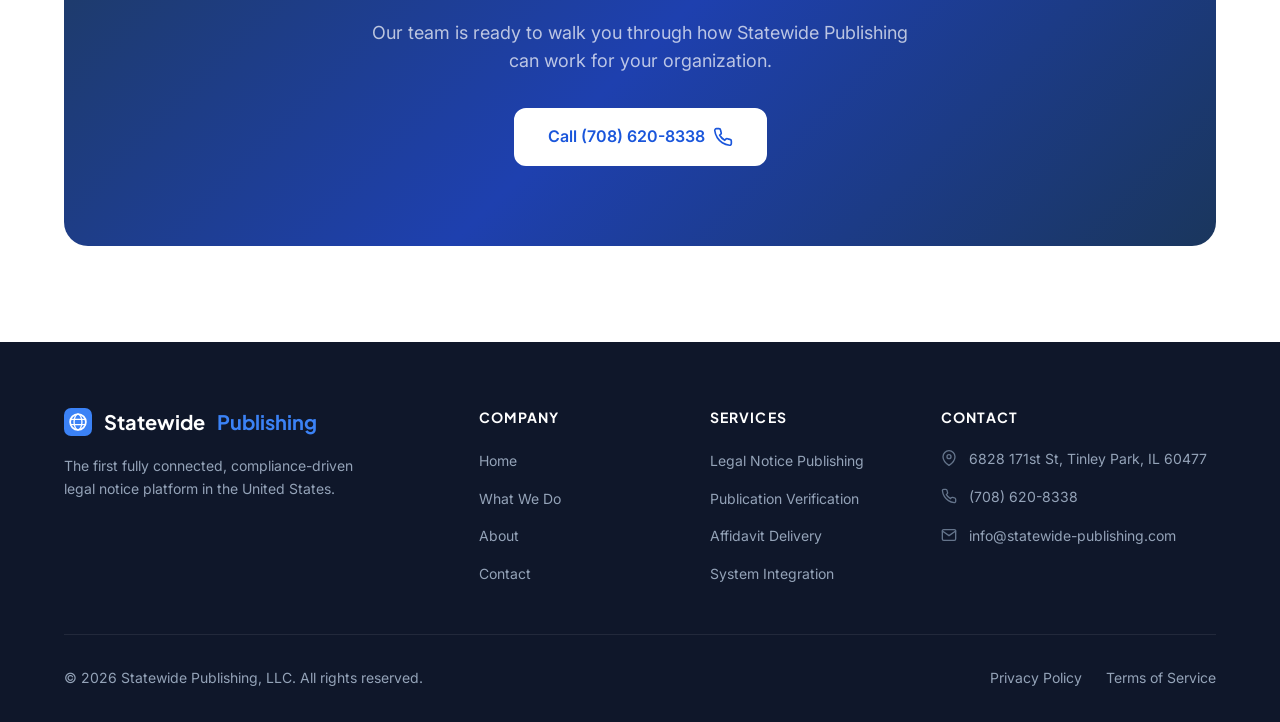
==== commit cfc4aaaf: "Replace hamburger menu logo icon with modern globe icon Update the nav/footer logo SVG across all pa" ====
--- a/contact.html
+++ b/contact.html
@@ -18,7 +18,9 @@
         <span class="nav__logo-icon">
           <svg width="32" height="32" viewBox="0 0 32 32" fill="none" xmlns="http://www.w3.org/2000/svg">
             <rect width="32" height="32" rx="8" fill="currentColor"/>
-            <path d="M8 10h16M8 16h12M8 22h14" stroke="white" stroke-width="2.5" stroke-linecap="round"/>
+            <circle cx="16" cy="16" r="9" stroke="white" stroke-width="2"/>
+            <ellipse cx="16" cy="16" rx="4.5" ry="9" stroke="white" stroke-width="1.5"/>
+            <path d="M7.5 13h17M7.5 19h17" stroke="white" stroke-width="1.5" stroke-linecap="round"/>
           </svg>
         </span>
         <span class="nav__logo-text">Statewide<span class="accent">Publishing</span></span>
@@ -209,7 +211,9 @@
             <span class="nav__logo-icon">
               <svg width="28" height="28" viewBox="0 0 32 32" fill="none" xmlns="http://www.w3.org/2000/svg">
                 <rect width="32" height="32" rx="8" fill="currentColor"/>
-                <path d="M8 10h16M8 16h12M8 22h14" stroke="white" stroke-width="2.5" stroke-linecap="round"/>
+                <circle cx="16" cy="16" r="9" stroke="white" stroke-width="2"/>
+                <ellipse cx="16" cy="16" rx="4.5" ry="9" stroke="white" stroke-width="1.5"/>
+                <path d="M7.5 13h17M7.5 19h17" stroke="white" stroke-width="1.5" stroke-linecap="round"/>
               </svg>
             </span>
             Statewide<span class="accent">Publishing</span>
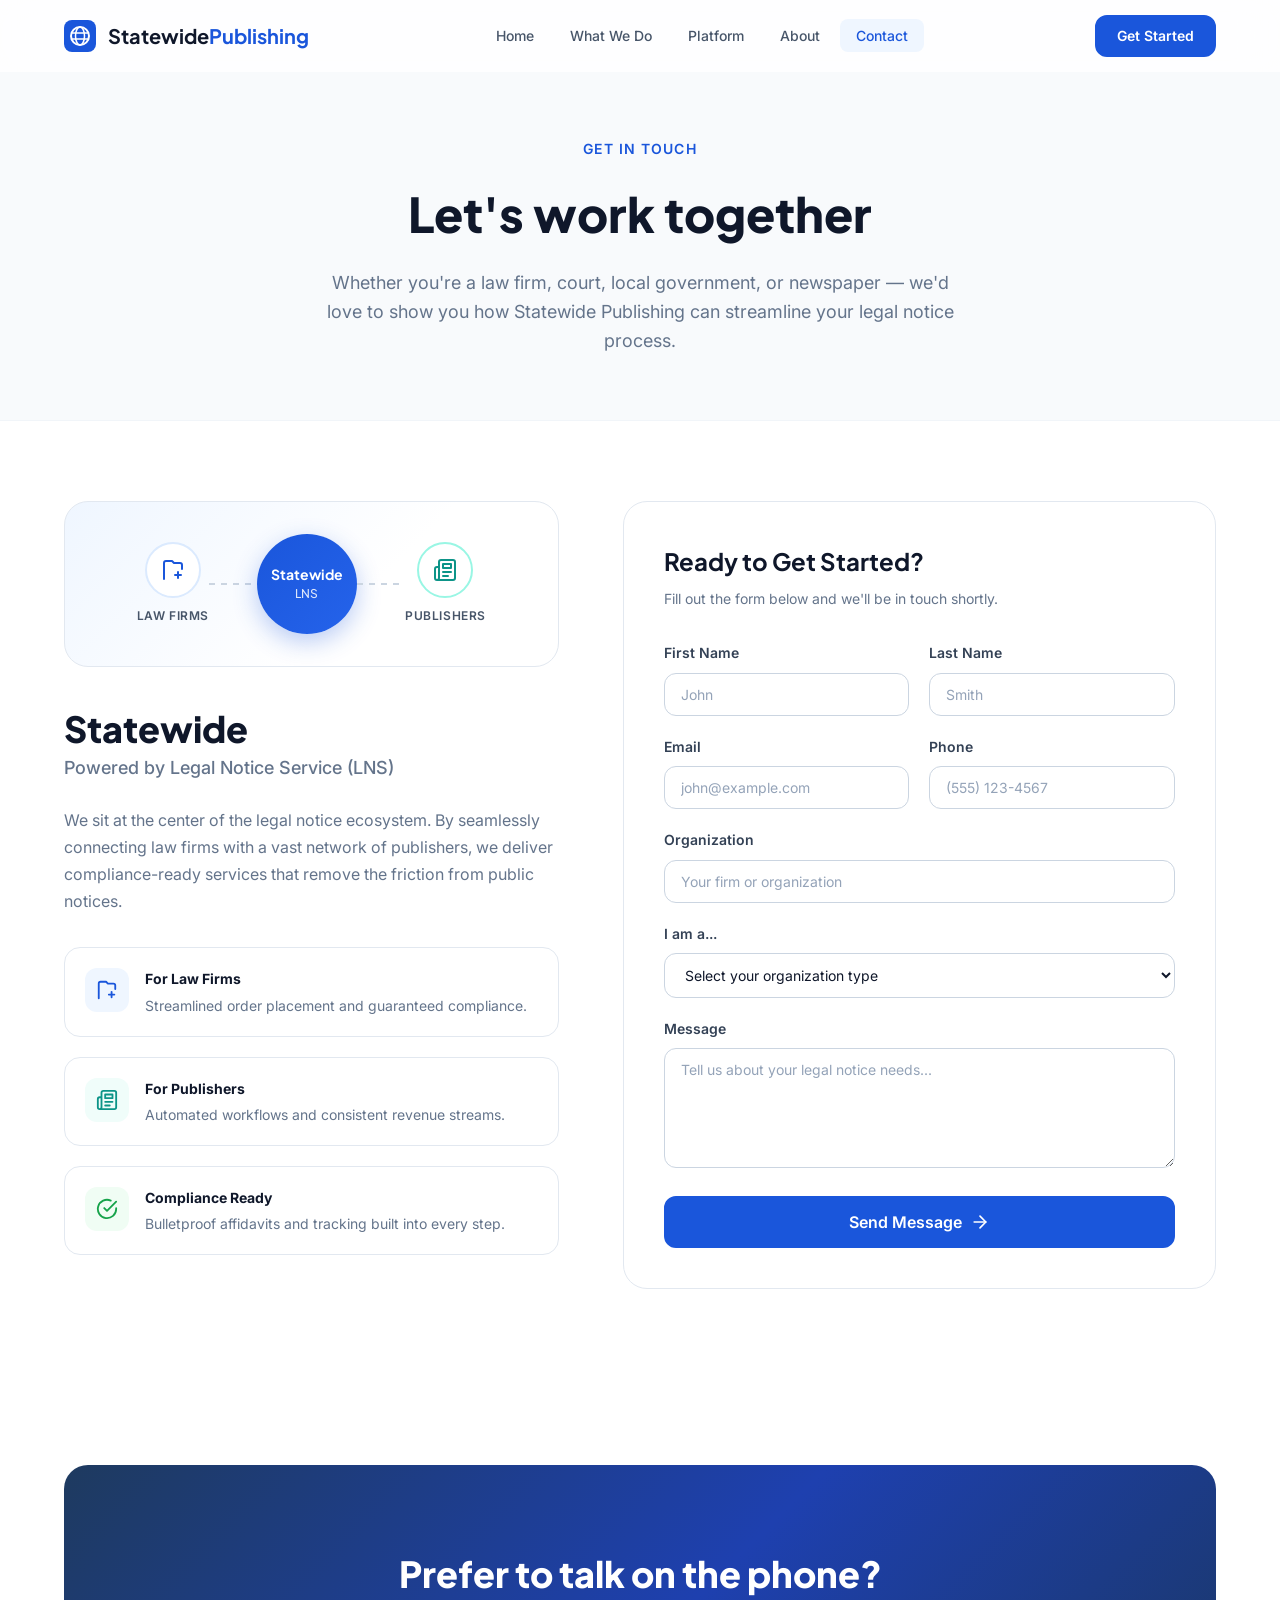
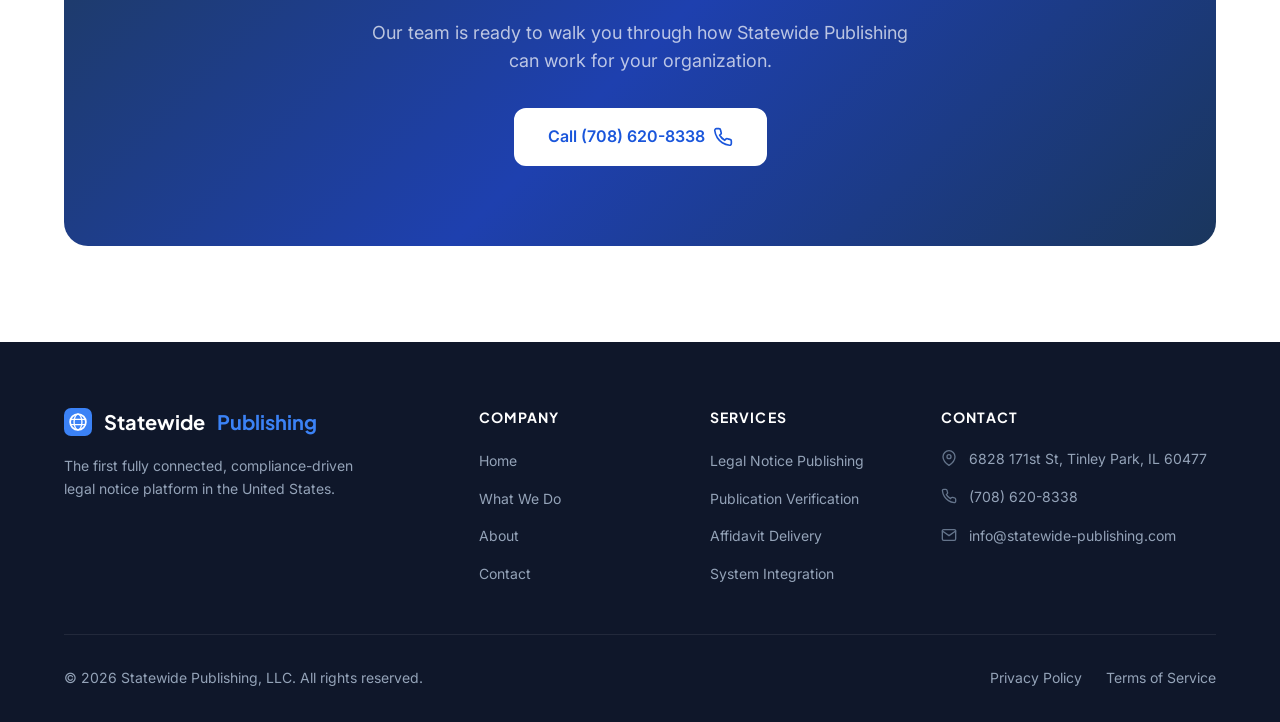
==== commit fcfc7ef7: "Update contact page headline to Statewide with LNS subtext https://claude.ai/code/session_01AkvrLXcu" ====
--- a/contact.html
+++ b/contact.html
@@ -83,7 +83,8 @@
               </div>
             </div>
 
-            <h2 class="section-title" style="text-align: left; margin-bottom: var(--space-2);">Statewide, Powered by LNS.</h2>
+            <h2 class="section-title" style="text-align: left; margin-bottom: var(--space-1);">Statewide</h2>
+            <p style="font-size: var(--text-lg); font-weight: 500; color: var(--color-gray-500); margin-bottom: var(--space-6);">Powered by Legal Notice Service (LNS)</p>
             <p style="color: var(--color-gray-500); margin-bottom: var(--space-8); line-height: 1.7;">We sit at the center of the legal notice ecosystem. By seamlessly connecting law firms with a vast network of publishers, we deliver compliance-ready services that remove the friction from public notices.</p>
 
             <div class="partnership__features">
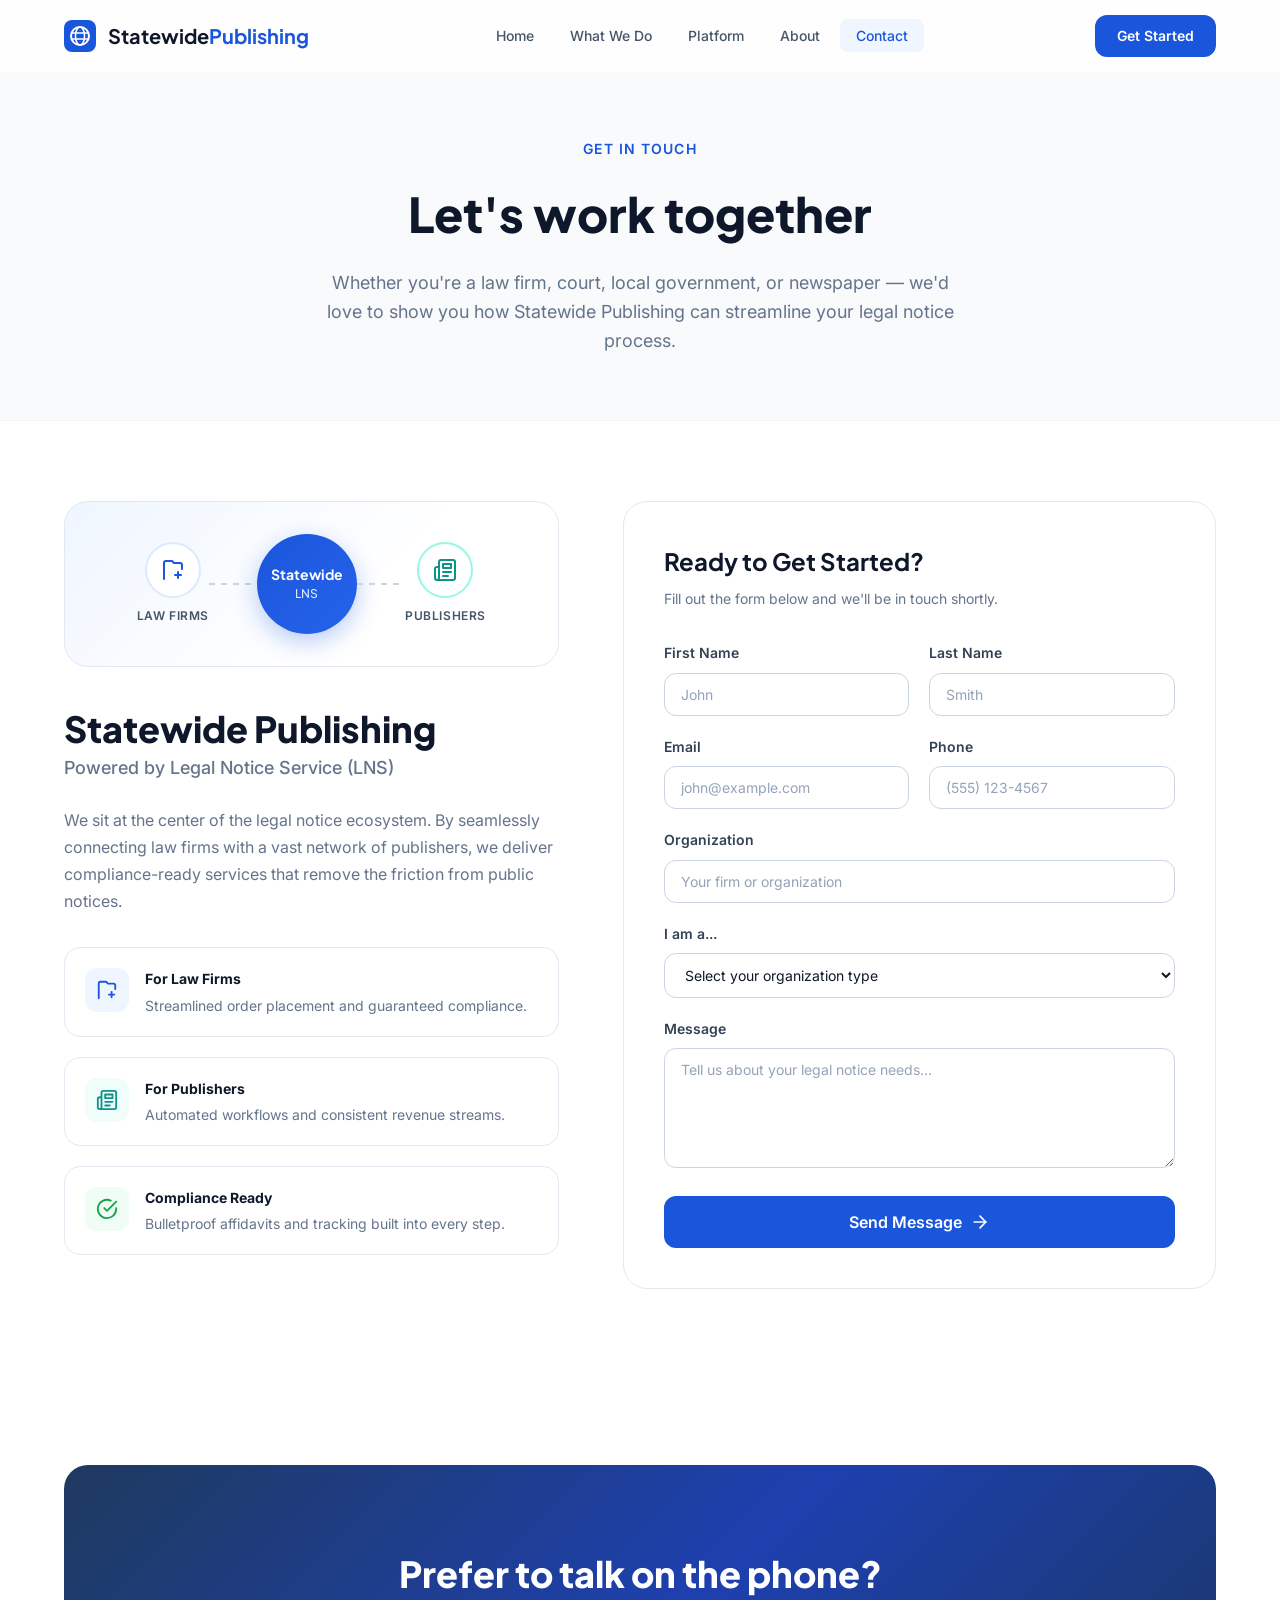
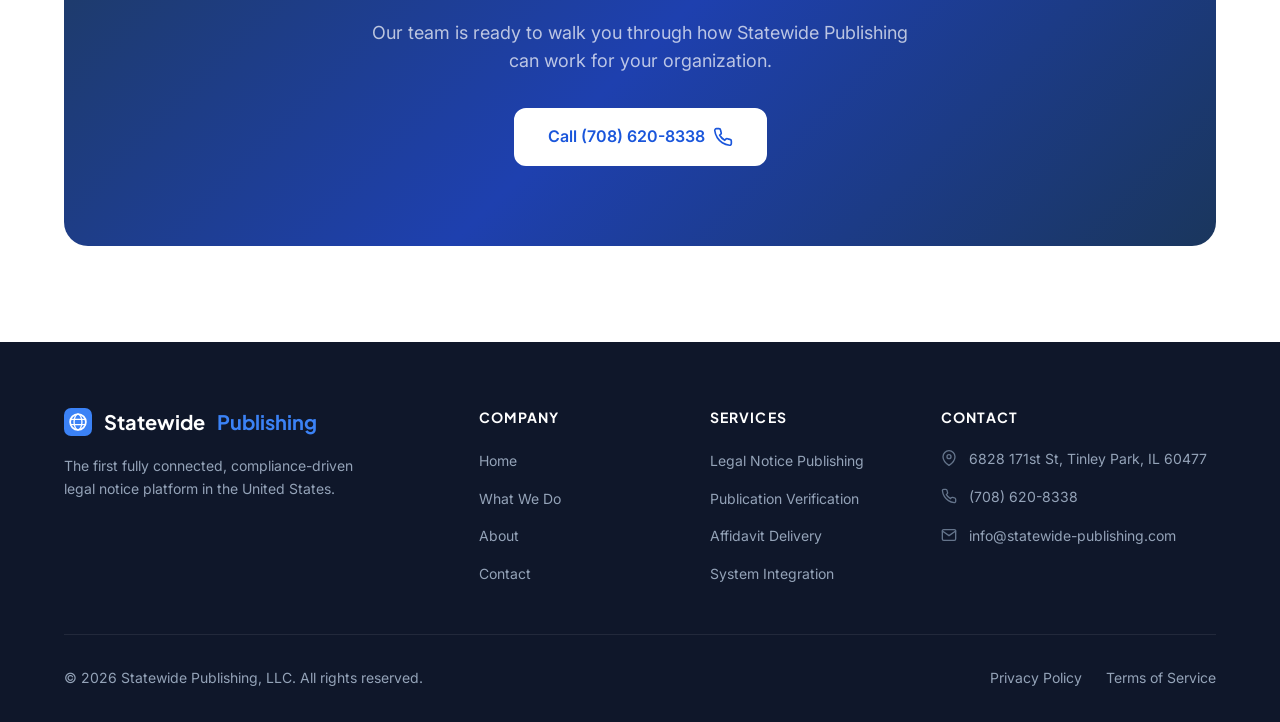
==== commit e16ea49d: "Update contact heading to Statewide Publishing https://claude.ai/code/session_01AkvrLXcu975vv5XA1K3U" ====
--- a/contact.html
+++ b/contact.html
@@ -83,7 +83,7 @@
               </div>
             </div>
 
-            <h2 class="section-title" style="text-align: left; margin-bottom: var(--space-1);">Statewide</h2>
+            <h2 class="section-title" style="text-align: left; margin-bottom: var(--space-1);">Statewide Publishing</h2>
             <p style="font-size: var(--text-lg); font-weight: 500; color: var(--color-gray-500); margin-bottom: var(--space-6);">Powered by Legal Notice Service (LNS)</p>
             <p style="color: var(--color-gray-500); margin-bottom: var(--space-8); line-height: 1.7;">We sit at the center of the legal notice ecosystem. By seamlessly connecting law firms with a vast network of publishers, we deliver compliance-ready services that remove the friction from public notices.</p>
 
